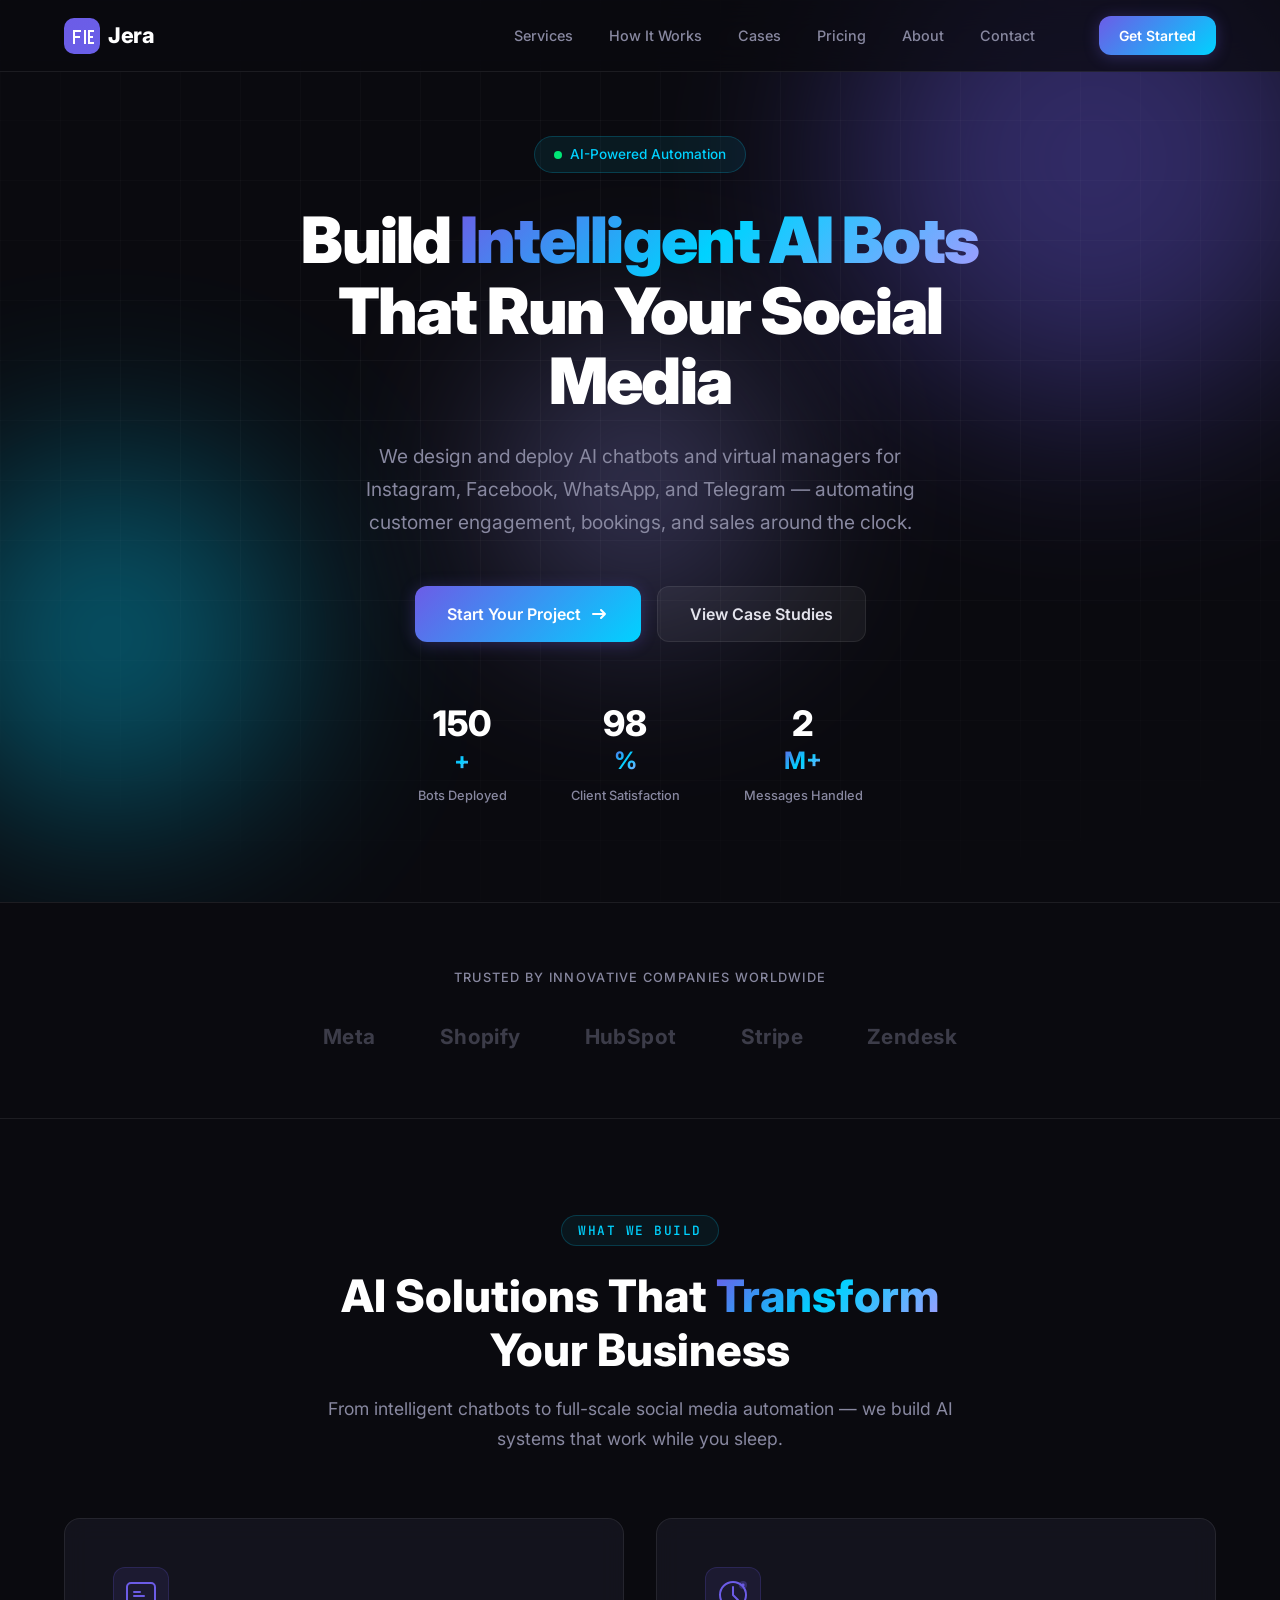
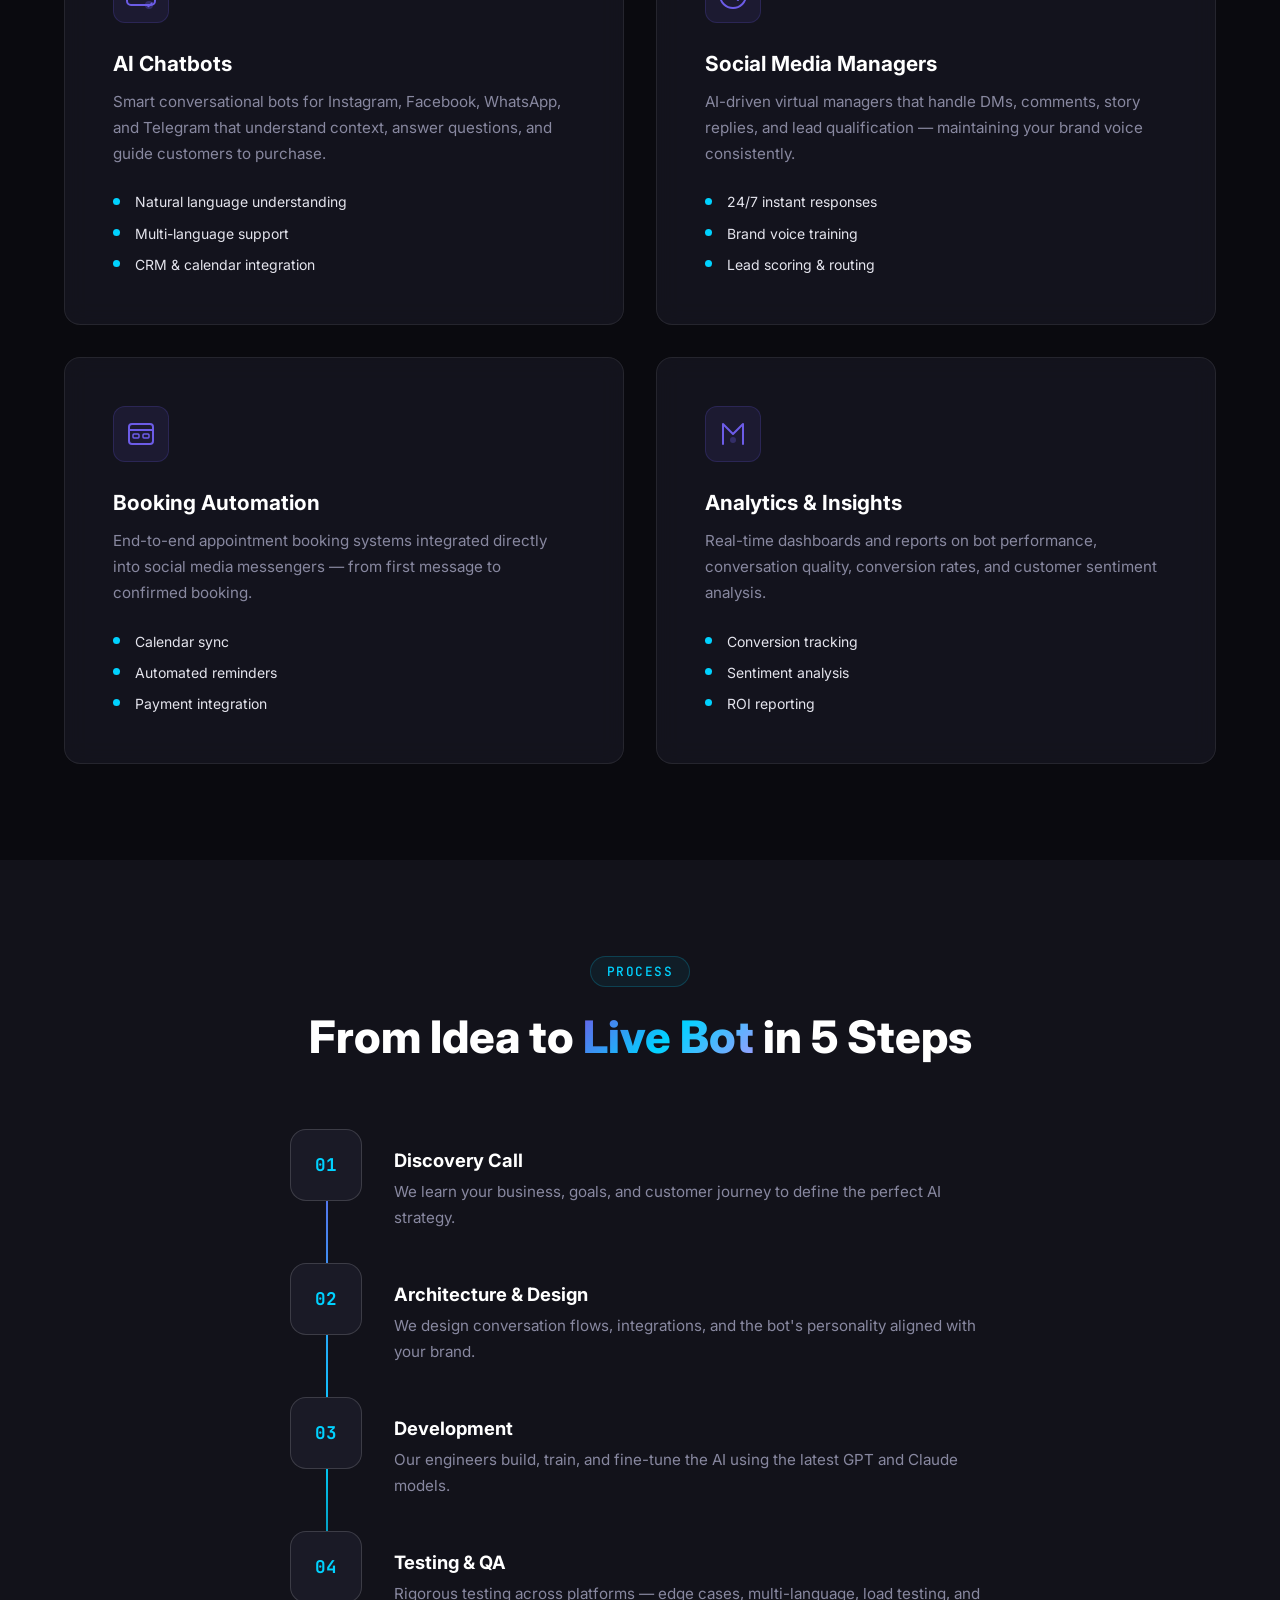
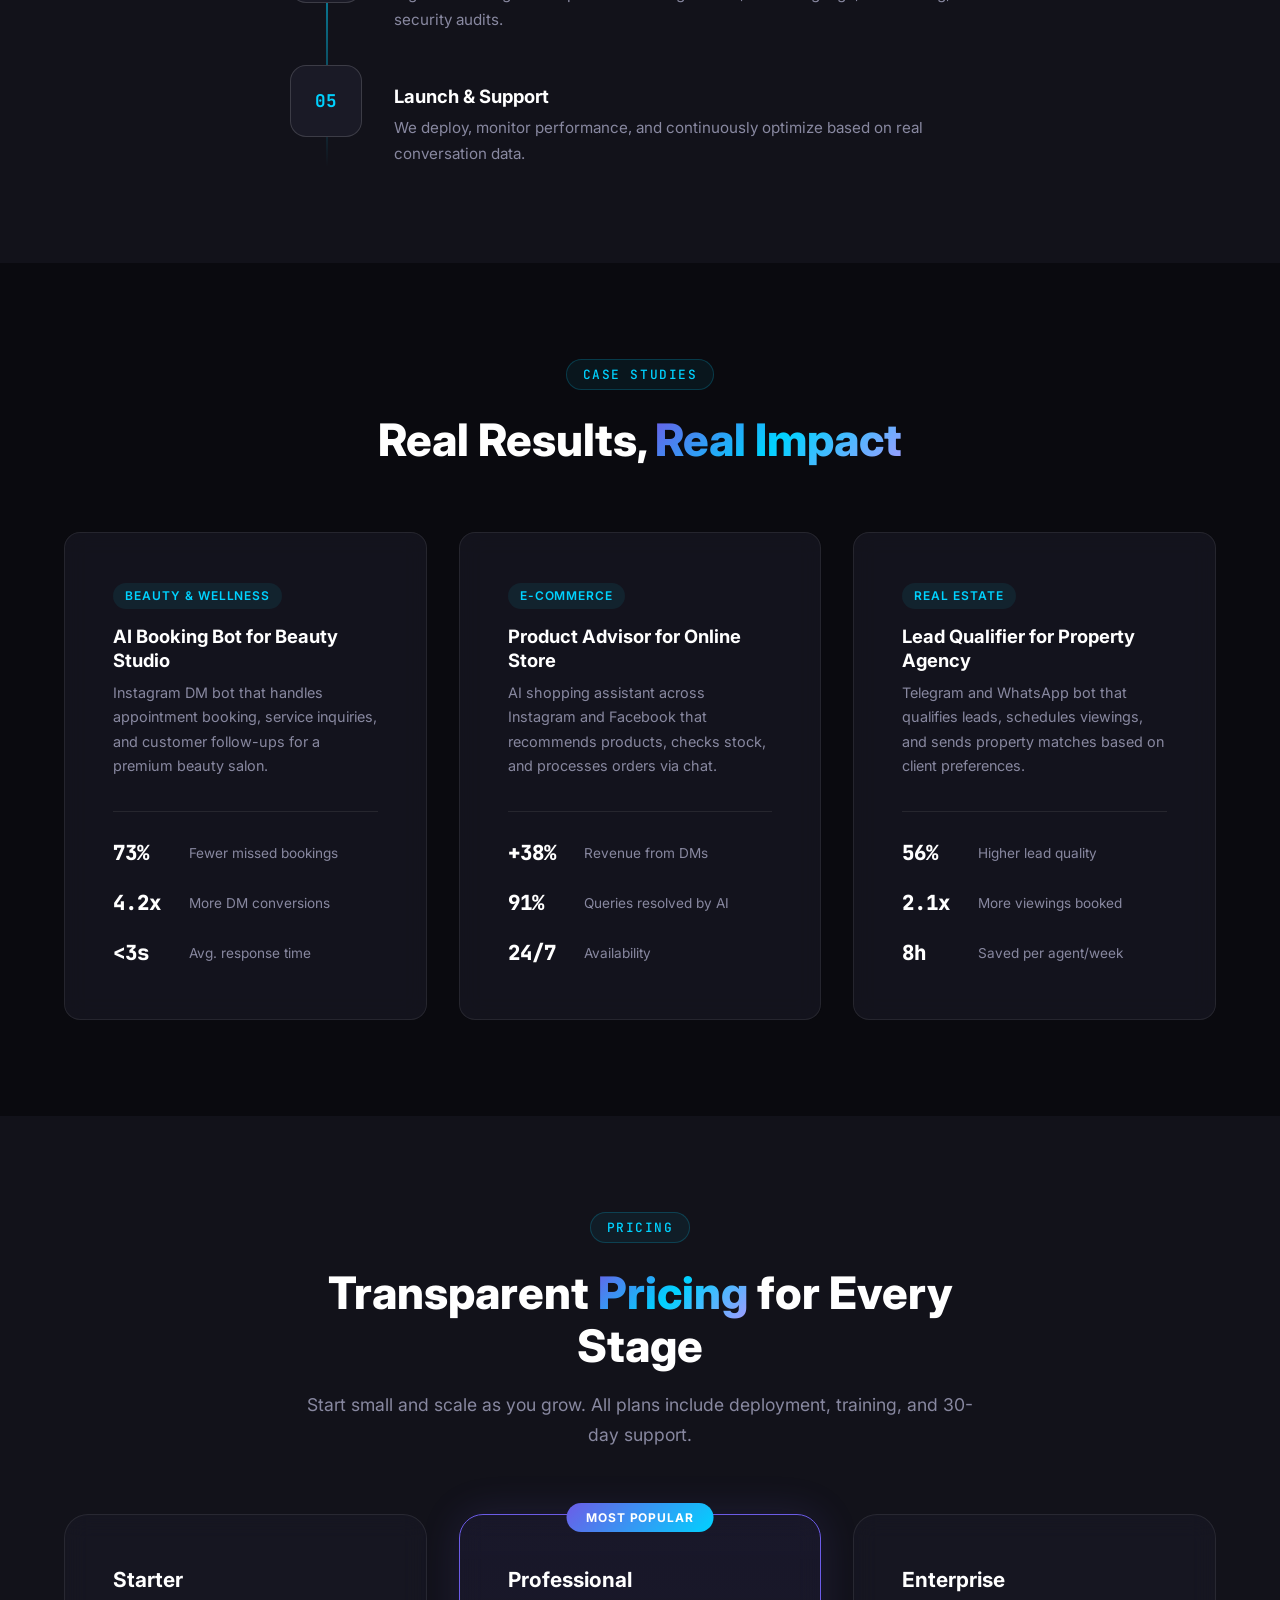
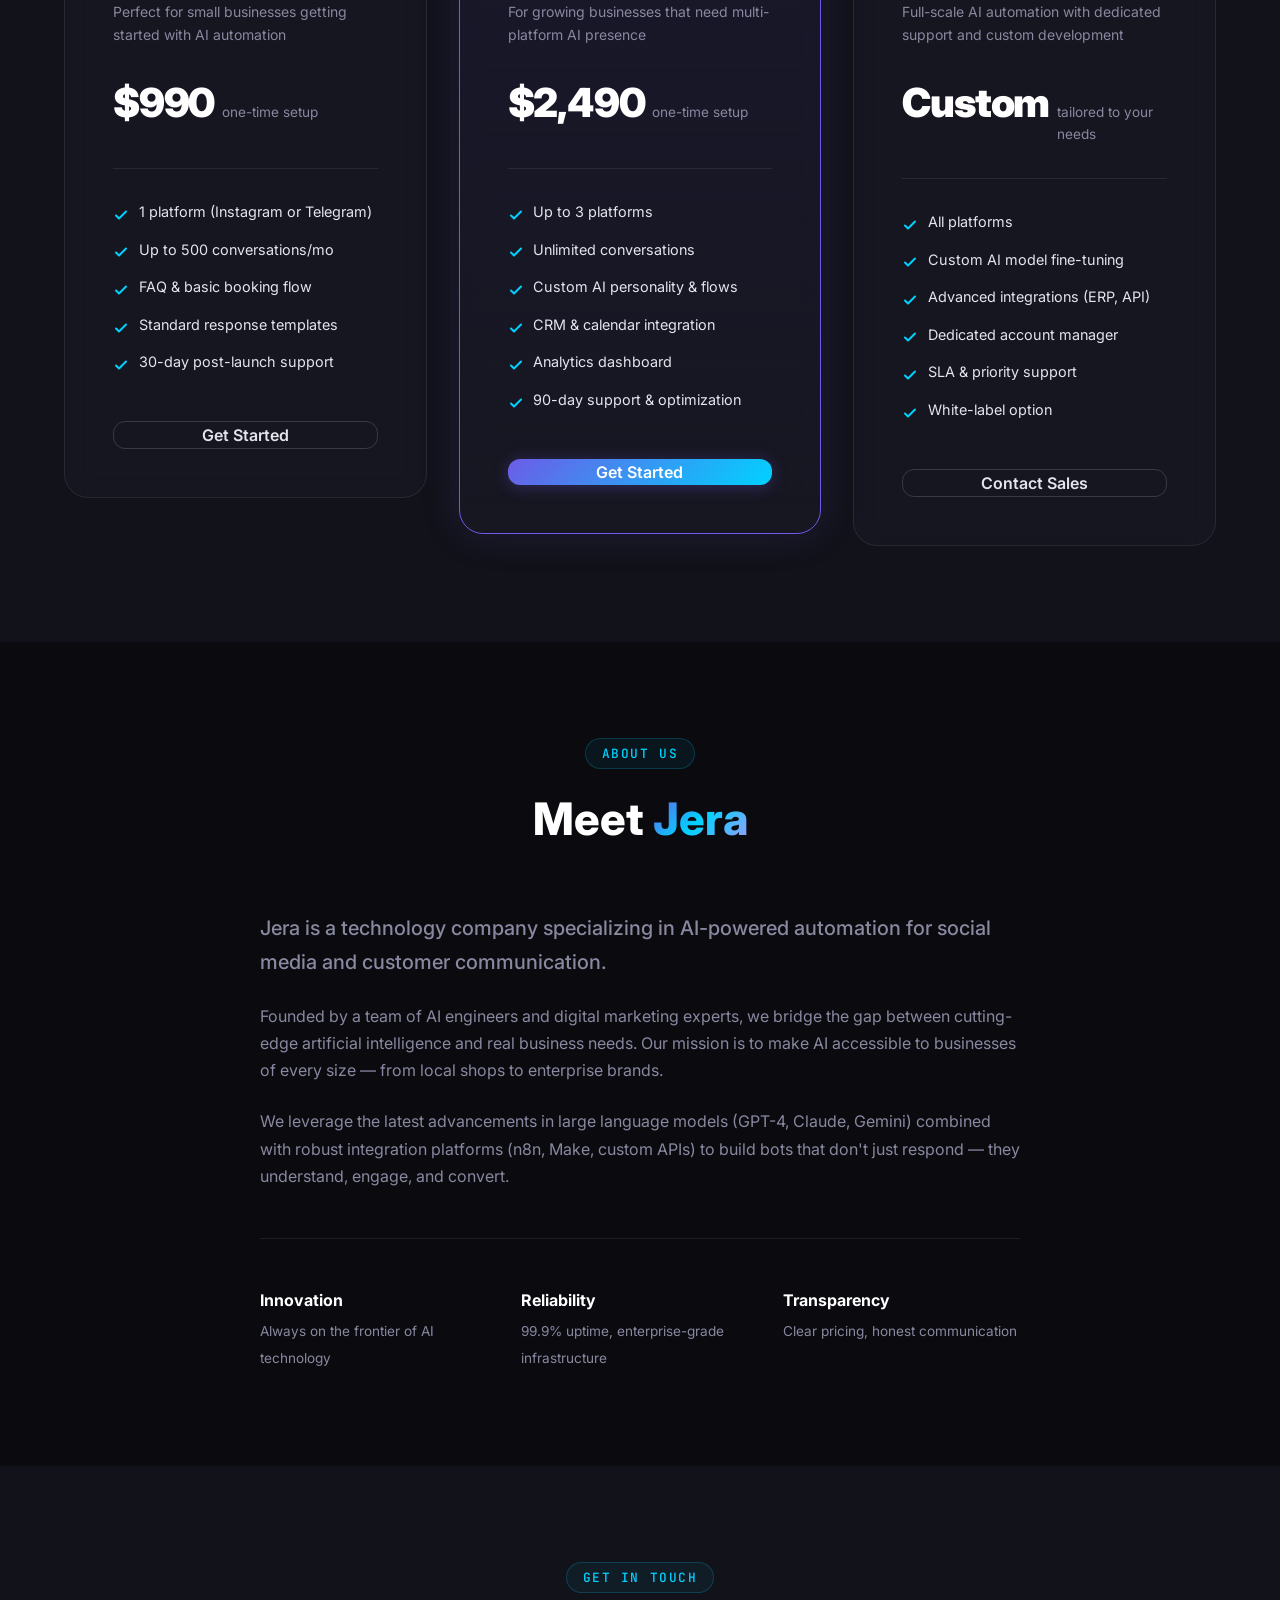
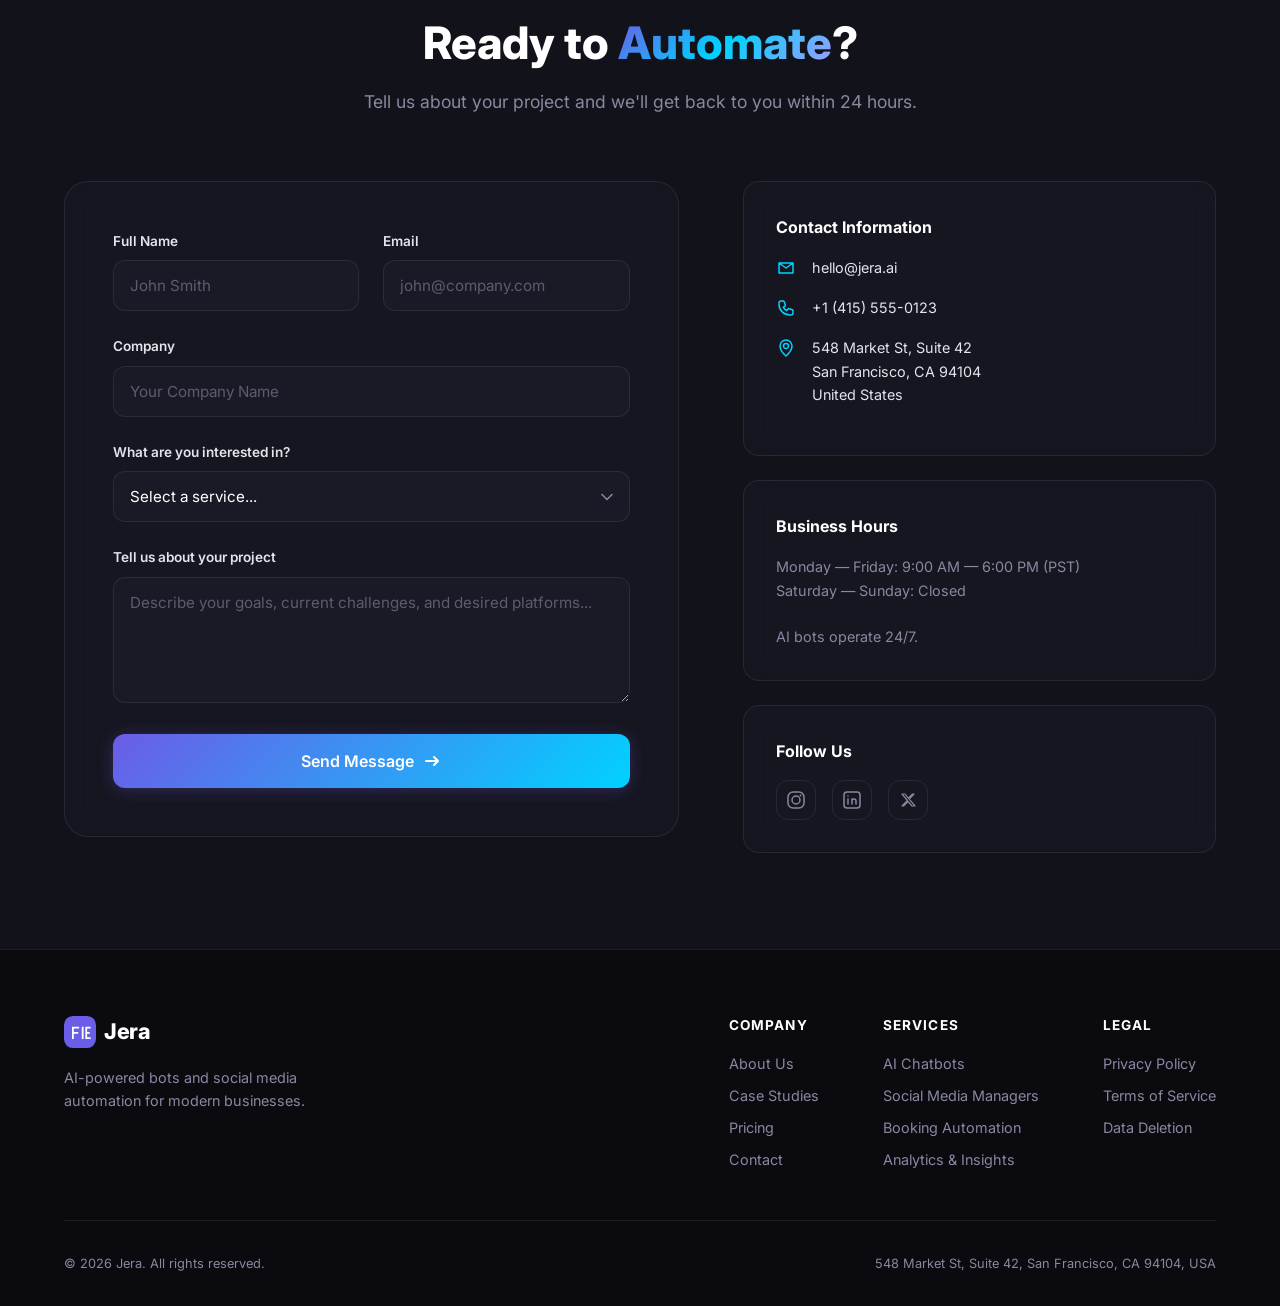
==== index.html @ 31a018f4 "Add Jera landing page — commercial website for Meta business verification - Full responsive landing " ====
<!DOCTYPE html>
<html lang="en">
<head>
    <meta charset="UTF-8">
    <meta name="viewport" content="width=device-width, initial-scale=1.0">
    <title>Jera — AI-Powered Bots & Social Media Automation</title>
    <meta name="description" content="Jera builds intelligent AI chatbots and social media managers that automate customer engagement, boost conversions, and scale your business 24/7.">
    <meta name="keywords" content="AI chatbot, social media automation, Instagram bot, Facebook bot, AI assistant, customer engagement, Jera">
    <meta name="author" content="Jera">
    <meta name="robots" content="index, follow">

    <!-- Open Graph / Facebook -->
    <meta property="og:type" content="website">
    <meta property="og:title" content="Jera — AI-Powered Bots & Social Media Automation">
    <meta property="og:description" content="Intelligent AI chatbots and social media managers that automate customer engagement and scale your business.">
    <meta property="og:image" content="img/og-image.png">
    <meta property="og:url" content="">
    <meta property="og:site_name" content="Jera">

    <!-- Twitter -->
    <meta name="twitter:card" content="summary_large_image">
    <meta name="twitter:title" content="Jera — AI-Powered Bots & Social Media Automation">
    <meta name="twitter:description" content="Intelligent AI chatbots and social media managers that automate customer engagement and scale your business.">

    <!-- Favicon -->
    <link rel="icon" type="image/svg+xml" href="img/favicon.svg">

    <!-- Fonts -->
    <link rel="preconnect" href="https://fonts.googleapis.com">
    <link rel="preconnect" href="https://fonts.gstatic.com" crossorigin>
    <link href="https://fonts.googleapis.com/css2?family=Inter:wght@300;400;500;600;700;800;900&family=JetBrains+Mono:wght@400;500&display=swap" rel="stylesheet">

    <!-- Styles -->
    <link rel="stylesheet" href="css/style.css">
</head>
<body>
    <!-- ===================== HEADER ===================== -->
    <header class="header" id="header">
        <div class="container header__inner">
            <a href="#" class="logo" aria-label="Jera home">
                <svg class="logo__icon" width="36" height="36" viewBox="0 0 36 36" fill="none">
                    <rect width="36" height="36" rx="10" fill="url(#logo-grad)"/>
                    <path d="M11 12h6v2h-6v4h5v2h-5v6h-2V12h2zm9 0h2v14h-2V12zm4 0h6v2h-4v4h3v2h-3v4h4v2h-6V12z" fill="#fff"/>
                    <defs><linearGradient id="logo-grad" x1="0" y1="0" x2="36" y2="36"><stop stop-color="#6C5CE7"/><stop offset="1" stop-color="#00D2FF"/></linearGradient></defs>
                </svg>
                <span class="logo__text">Jera</span>
            </a>
            <nav class="nav" id="nav">
                <a href="#services" class="nav__link">Services</a>
                <a href="#how-it-works" class="nav__link">How It Works</a>
                <a href="#cases" class="nav__link">Cases</a>
                <a href="#pricing" class="nav__link">Pricing</a>
                <a href="#about" class="nav__link">About</a>
                <a href="#contact" class="nav__link">Contact</a>
            </nav>
            <a href="#contact" class="btn btn--primary btn--sm header__cta">Get Started</a>
            <button class="burger" id="burger" aria-label="Toggle menu">
                <span></span><span></span><span></span>
            </button>
        </div>
    </header>

    <!-- ===================== HERO ===================== -->
    <section class="hero" id="hero">
        <div class="hero__bg">
            <div class="hero__orb hero__orb--1"></div>
            <div class="hero__orb hero__orb--2"></div>
            <div class="hero__orb hero__orb--3"></div>
            <div class="hero__grid"></div>
        </div>
        <div class="container hero__inner">
            <div class="hero__badge">
                <span class="hero__badge-dot"></span>
                AI-Powered Automation
            </div>
            <h1 class="hero__title">
                Build <span class="gradient-text">Intelligent AI Bots</span><br>
                That Run Your Social Media
            </h1>
            <p class="hero__subtitle">
                We design and deploy AI chatbots and virtual managers for Instagram, Facebook, WhatsApp, and Telegram — automating customer engagement, bookings, and sales around the clock.
            </p>
            <div class="hero__actions">
                <a href="#contact" class="btn btn--primary btn--lg">
                    <span>Start Your Project</span>
                    <svg width="20" height="20" viewBox="0 0 20 20" fill="none"><path d="M4 10h12m0 0l-4-4m4 4l-4 4" stroke="currentColor" stroke-width="2" stroke-linecap="round" stroke-linejoin="round"/></svg>
                </a>
                <a href="#cases" class="btn btn--ghost btn--lg">View Case Studies</a>
            </div>
            <div class="hero__stats">
                <div class="hero__stat">
                    <span class="hero__stat-value" data-count="150">0</span><span class="hero__stat-suffix">+</span>
                    <span class="hero__stat-label">Bots Deployed</span>
                </div>
                <div class="hero__stat">
                    <span class="hero__stat-value" data-count="98">0</span><span class="hero__stat-suffix">%</span>
                    <span class="hero__stat-label">Client Satisfaction</span>
                </div>
                <div class="hero__stat">
                    <span class="hero__stat-value" data-count="2">0</span><span class="hero__stat-suffix">M+</span>
                    <span class="hero__stat-label">Messages Handled</span>
                </div>
            </div>
        </div>
    </section>

    <!-- ===================== TRUSTED BY ===================== -->
    <section class="trusted">
        <div class="container">
            <p class="trusted__label">Trusted by innovative companies worldwide</p>
            <div class="trusted__logos">
                <div class="trusted__logo">Meta</div>
                <div class="trusted__logo">Shopify</div>
                <div class="trusted__logo">HubSpot</div>
                <div class="trusted__logo">Stripe</div>
                <div class="trusted__logo">Zendesk</div>
            </div>
        </div>
    </section>

    <!-- ===================== SERVICES ===================== -->
    <section class="services" id="services">
        <div class="container">
            <div class="section-header">
                <span class="section-tag">What We Build</span>
                <h2 class="section-title">AI Solutions That <span class="gradient-text">Transform</span> Your Business</h2>
                <p class="section-desc">From intelligent chatbots to full-scale social media automation — we build AI systems that work while you sleep.</p>
            </div>
            <div class="services__grid">
                <!-- Service 1 -->
                <div class="service-card" data-reveal>
                    <div class="service-card__icon">
                        <svg width="32" height="32" viewBox="0 0 32 32" fill="none"><rect x="2" y="4" width="28" height="22" rx="4" stroke="currentColor" stroke-width="2"/><path d="M9 13h6M9 17h10" stroke="currentColor" stroke-width="2" stroke-linecap="round"/><circle cx="24" cy="26" r="4" fill="currentColor" opacity=".3"/><path d="M22 26l1.5 1.5L27 24" stroke="currentColor" stroke-width="1.5" stroke-linecap="round" stroke-linejoin="round"/></svg>
                    </div>
                    <h3 class="service-card__title">AI Chatbots</h3>
                    <p class="service-card__desc">Smart conversational bots for Instagram, Facebook, WhatsApp, and Telegram that understand context, answer questions, and guide customers to purchase.</p>
                    <ul class="service-card__features">
                        <li>Natural language understanding</li>
                        <li>Multi-language support</li>
                        <li>CRM & calendar integration</li>
                    </ul>
                </div>
                <!-- Service 2 -->
                <div class="service-card" data-reveal>
                    <div class="service-card__icon">
                        <svg width="32" height="32" viewBox="0 0 32 32" fill="none"><circle cx="16" cy="16" r="13" stroke="currentColor" stroke-width="2"/><path d="M16 8v8l5 5" stroke="currentColor" stroke-width="2" stroke-linecap="round" stroke-linejoin="round"/><circle cx="26" cy="6" r="4" fill="currentColor" opacity=".3"/><path d="M25 6h2M26 5v2" stroke="currentColor" stroke-width="1.5" stroke-linecap="round"/></svg>
                    </div>
                    <h3 class="service-card__title">Social Media Managers</h3>
                    <p class="service-card__desc">AI-driven virtual managers that handle DMs, comments, story replies, and lead qualification — maintaining your brand voice consistently.</p>
                    <ul class="service-card__features">
                        <li>24/7 instant responses</li>
                        <li>Brand voice training</li>
                        <li>Lead scoring & routing</li>
                    </ul>
                </div>
                <!-- Service 3 -->
                <div class="service-card" data-reveal>
                    <div class="service-card__icon">
                        <svg width="32" height="32" viewBox="0 0 32 32" fill="none"><rect x="4" y="6" width="24" height="20" rx="3" stroke="currentColor" stroke-width="2"/><path d="M4 12h24" stroke="currentColor" stroke-width="2"/><rect x="8" y="16" width="6" height="4" rx="1" stroke="currentColor" stroke-width="1.5"/><rect x="18" y="16" width="6" height="4" rx="1" stroke="currentColor" stroke-width="1.5"/></svg>
                    </div>
                    <h3 class="service-card__title">Booking Automation</h3>
                    <p class="service-card__desc">End-to-end appointment booking systems integrated directly into social media messengers — from first message to confirmed booking.</p>
                    <ul class="service-card__features">
                        <li>Calendar sync</li>
                        <li>Automated reminders</li>
                        <li>Payment integration</li>
                    </ul>
                </div>
                <!-- Service 4 -->
                <div class="service-card" data-reveal>
                    <div class="service-card__icon">
                        <svg width="32" height="32" viewBox="0 0 32 32" fill="none"><path d="M6 26V6l10 10L26 6v20" stroke="currentColor" stroke-width="2" stroke-linecap="round" stroke-linejoin="round"/><circle cx="16" cy="22" r="3" fill="currentColor" opacity=".3"/></svg>
                    </div>
                    <h3 class="service-card__title">Analytics & Insights</h3>
                    <p class="service-card__desc">Real-time dashboards and reports on bot performance, conversation quality, conversion rates, and customer sentiment analysis.</p>
                    <ul class="service-card__features">
                        <li>Conversion tracking</li>
                        <li>Sentiment analysis</li>
                        <li>ROI reporting</li>
                    </ul>
                </div>
            </div>
        </div>
    </section>

    <!-- ===================== HOW IT WORKS ===================== -->
    <section class="how" id="how-it-works">
        <div class="container">
            <div class="section-header">
                <span class="section-tag">Process</span>
                <h2 class="section-title">From Idea to <span class="gradient-text">Live Bot</span> in 5 Steps</h2>
            </div>
            <div class="how__timeline">
                <div class="how__step" data-reveal>
                    <div class="how__step-num">01</div>
                    <div class="how__step-content">
                        <h3>Discovery Call</h3>
                        <p>We learn your business, goals, and customer journey to define the perfect AI strategy.</p>
                    </div>
                </div>
                <div class="how__step" data-reveal>
                    <div class="how__step-num">02</div>
                    <div class="how__step-content">
                        <h3>Architecture & Design</h3>
                        <p>We design conversation flows, integrations, and the bot's personality aligned with your brand.</p>
                    </div>
                </div>
                <div class="how__step" data-reveal>
                    <div class="how__step-num">03</div>
                    <div class="how__step-content">
                        <h3>Development</h3>
                        <p>Our engineers build, train, and fine-tune the AI using the latest GPT and Claude models.</p>
                    </div>
                </div>
                <div class="how__step" data-reveal>
                    <div class="how__step-num">04</div>
                    <div class="how__step-content">
                        <h3>Testing & QA</h3>
                        <p>Rigorous testing across platforms — edge cases, multi-language, load testing, and security audits.</p>
                    </div>
                </div>
                <div class="how__step" data-reveal>
                    <div class="how__step-num">05</div>
                    <div class="how__step-content">
                        <h3>Launch & Support</h3>
                        <p>We deploy, monitor performance, and continuously optimize based on real conversation data.</p>
                    </div>
                </div>
            </div>
        </div>
    </section>

    <!-- ===================== CASES ===================== -->
    <section class="cases" id="cases">
        <div class="container">
            <div class="section-header">
                <span class="section-tag">Case Studies</span>
                <h2 class="section-title">Real Results, <span class="gradient-text">Real Impact</span></h2>
            </div>
            <div class="cases__grid">
                <article class="case-card" data-reveal>
                    <div class="case-card__tag">Beauty & Wellness</div>
                    <h3 class="case-card__title">AI Booking Bot for Beauty Studio</h3>
                    <p class="case-card__desc">Instagram DM bot that handles appointment booking, service inquiries, and customer follow-ups for a premium beauty salon.</p>
                    <div class="case-card__metrics">
                        <div class="case-card__metric">
                            <span class="case-card__metric-value">73%</span>
                            <span class="case-card__metric-label">Fewer missed bookings</span>
                        </div>
                        <div class="case-card__metric">
                            <span class="case-card__metric-value">4.2x</span>
                            <span class="case-card__metric-label">More DM conversions</span>
                        </div>
                        <div class="case-card__metric">
                            <span class="case-card__metric-value">&lt;3s</span>
                            <span class="case-card__metric-label">Avg. response time</span>
                        </div>
                    </div>
                </article>
                <article class="case-card" data-reveal>
                    <div class="case-card__tag">E-Commerce</div>
                    <h3 class="case-card__title">Product Advisor for Online Store</h3>
                    <p class="case-card__desc">AI shopping assistant across Instagram and Facebook that recommends products, checks stock, and processes orders via chat.</p>
                    <div class="case-card__metrics">
                        <div class="case-card__metric">
                            <span class="case-card__metric-value">+38%</span>
                            <span class="case-card__metric-label">Revenue from DMs</span>
                        </div>
                        <div class="case-card__metric">
                            <span class="case-card__metric-value">91%</span>
                            <span class="case-card__metric-label">Queries resolved by AI</span>
                        </div>
                        <div class="case-card__metric">
                            <span class="case-card__metric-value">24/7</span>
                            <span class="case-card__metric-label">Availability</span>
                        </div>
                    </div>
                </article>
                <article class="case-card" data-reveal>
                    <div class="case-card__tag">Real Estate</div>
                    <h3 class="case-card__title">Lead Qualifier for Property Agency</h3>
                    <p class="case-card__desc">Telegram and WhatsApp bot that qualifies leads, schedules viewings, and sends property matches based on client preferences.</p>
                    <div class="case-card__metrics">
                        <div class="case-card__metric">
                            <span class="case-card__metric-value">56%</span>
                            <span class="case-card__metric-label">Higher lead quality</span>
                        </div>
                        <div class="case-card__metric">
                            <span class="case-card__metric-value">2.1x</span>
                            <span class="case-card__metric-label">More viewings booked</span>
                        </div>
                        <div class="case-card__metric">
                            <span class="case-card__metric-value">8h</span>
                            <span class="case-card__metric-label">Saved per agent/week</span>
                        </div>
                    </div>
                </article>
            </div>
        </div>
    </section>

    <!-- ===================== PRICING ===================== -->
    <section class="pricing" id="pricing">
        <div class="container">
            <div class="section-header">
                <span class="section-tag">Pricing</span>
                <h2 class="section-title">Transparent <span class="gradient-text">Pricing</span> for Every Stage</h2>
                <p class="section-desc">Start small and scale as you grow. All plans include deployment, training, and 30-day support.</p>
            </div>
            <div class="pricing__grid">
                <div class="pricing-card" data-reveal>
                    <div class="pricing-card__header">
                        <h3 class="pricing-card__name">Starter</h3>
                        <p class="pricing-card__desc">Perfect for small businesses getting started with AI automation</p>
                    </div>
                    <div class="pricing-card__price">
                        <span class="pricing-card__amount">$990</span>
                        <span class="pricing-card__period">one-time setup</span>
                    </div>
                    <ul class="pricing-card__features">
                        <li>1 platform (Instagram or Telegram)</li>
                        <li>Up to 500 conversations/mo</li>
                        <li>FAQ & basic booking flow</li>
                        <li>Standard response templates</li>
                        <li>30-day post-launch support</li>
                    </ul>
                    <a href="#contact" class="btn btn--outline btn--full">Get Started</a>
                </div>
                <div class="pricing-card pricing-card--featured" data-reveal>
                    <div class="pricing-card__badge">Most Popular</div>
                    <div class="pricing-card__header">
                        <h3 class="pricing-card__name">Professional</h3>
                        <p class="pricing-card__desc">For growing businesses that need multi-platform AI presence</p>
                    </div>
                    <div class="pricing-card__price">
                        <span class="pricing-card__amount">$2,490</span>
                        <span class="pricing-card__period">one-time setup</span>
                    </div>
                    <ul class="pricing-card__features">
                        <li>Up to 3 platforms</li>
                        <li>Unlimited conversations</li>
                        <li>Custom AI personality & flows</li>
                        <li>CRM & calendar integration</li>
                        <li>Analytics dashboard</li>
                        <li>90-day support & optimization</li>
                    </ul>
                    <a href="#contact" class="btn btn--primary btn--full">Get Started</a>
                </div>
                <div class="pricing-card" data-reveal>
                    <div class="pricing-card__header">
                        <h3 class="pricing-card__name">Enterprise</h3>
                        <p class="pricing-card__desc">Full-scale AI automation with dedicated support and custom development</p>
                    </div>
                    <div class="pricing-card__price">
                        <span class="pricing-card__amount">Custom</span>
                        <span class="pricing-card__period">tailored to your needs</span>
                    </div>
                    <ul class="pricing-card__features">
                        <li>All platforms</li>
                        <li>Custom AI model fine-tuning</li>
                        <li>Advanced integrations (ERP, API)</li>
                        <li>Dedicated account manager</li>
                        <li>SLA & priority support</li>
                        <li>White-label option</li>
                    </ul>
                    <a href="#contact" class="btn btn--outline btn--full">Contact Sales</a>
                </div>
            </div>
        </div>
    </section>

    <!-- ===================== ABOUT ===================== -->
    <section class="about" id="about">
        <div class="container">
            <div class="section-header">
                <span class="section-tag">About Us</span>
                <h2 class="section-title">Meet <span class="gradient-text">Jera</span></h2>
            </div>
            <div class="about__content">
                <div class="about__text" data-reveal>
                    <p class="about__lead">Jera is a technology company specializing in AI-powered automation for social media and customer communication.</p>
                    <p>Founded by a team of AI engineers and digital marketing experts, we bridge the gap between cutting-edge artificial intelligence and real business needs. Our mission is to make AI accessible to businesses of every size — from local shops to enterprise brands.</p>
                    <p>We leverage the latest advancements in large language models (GPT-4, Claude, Gemini) combined with robust integration platforms (n8n, Make, custom APIs) to build bots that don't just respond — they understand, engage, and convert.</p>
                    <div class="about__values">
                        <div class="about__value">
                            <strong>Innovation</strong>
                            <span>Always on the frontier of AI technology</span>
                        </div>
                        <div class="about__value">
                            <strong>Reliability</strong>
                            <span>99.9% uptime, enterprise-grade infrastructure</span>
                        </div>
                        <div class="about__value">
                            <strong>Transparency</strong>
                            <span>Clear pricing, honest communication</span>
                        </div>
                    </div>
                </div>
            </div>
        </div>
    </section>

    <!-- ===================== CONTACT ===================== -->
    <section class="contact" id="contact">
        <div class="container">
            <div class="section-header">
                <span class="section-tag">Get In Touch</span>
                <h2 class="section-title">Ready to <span class="gradient-text">Automate</span>?</h2>
                <p class="section-desc">Tell us about your project and we'll get back to you within 24 hours.</p>
            </div>
            <div class="contact__grid">
                <form class="contact-form" id="contactForm" data-reveal>
                    <div class="contact-form__row">
                        <div class="contact-form__field">
                            <label for="name">Full Name</label>
                            <input type="text" id="name" name="name" required placeholder="John Smith">
                        </div>
                        <div class="contact-form__field">
                            <label for="email">Email</label>
                            <input type="email" id="email" name="email" required placeholder="john@company.com">
                        </div>
                    </div>
                    <div class="contact-form__field">
                        <label for="company">Company</label>
                        <input type="text" id="company" name="company" placeholder="Your Company Name">
                    </div>
                    <div class="contact-form__field">
                        <label for="service">What are you interested in?</label>
                        <select id="service" name="service">
                            <option value="">Select a service...</option>
                            <option value="chatbot">AI Chatbot</option>
                            <option value="social-manager">Social Media Manager</option>
                            <option value="booking">Booking Automation</option>
                            <option value="custom">Custom Solution</option>
                        </select>
                    </div>
                    <div class="contact-form__field">
                        <label for="message">Tell us about your project</label>
                        <textarea id="message" name="message" rows="4" placeholder="Describe your goals, current challenges, and desired platforms..."></textarea>
                    </div>
                    <button type="submit" class="btn btn--primary btn--lg btn--full">
                        Send Message
                        <svg width="20" height="20" viewBox="0 0 20 20" fill="none"><path d="M4 10h12m0 0l-4-4m4 4l-4 4" stroke="currentColor" stroke-width="2" stroke-linecap="round" stroke-linejoin="round"/></svg>
                    </button>
                </form>
                <div class="contact__info" data-reveal>
                    <div class="contact__info-card">
                        <h4>Contact Information</h4>
                        <div class="contact__info-item">
                            <svg width="20" height="20" viewBox="0 0 20 20" fill="none"><path d="M3 5h14l-7 5-7-5zm0 0v10h14V5" stroke="currentColor" stroke-width="1.5" stroke-linecap="round" stroke-linejoin="round"/></svg>
                            <a href="mailto:hello@jera.ai">hello@jera.ai</a>
                        </div>
                        <div class="contact__info-item">
                            <svg width="20" height="20" viewBox="0 0 20 20" fill="none"><path d="M3 5a2 2 0 012-2h2.28a1 1 0 01.95.68l1.1 3.28a1 1 0 01-.45 1.12L7.4 9.3a8 8 0 003.3 3.3l1.22-1.48a1 1 0 011.12-.45l3.28 1.1a1 1 0 01.68.95V15a2 2 0 01-2 2h-1C7.82 17 3 12.18 3 6.5V5z" stroke="currentColor" stroke-width="1.5"/></svg>
                            <a href="tel:+14155550123">+1 (415) 555-0123</a>
                        </div>
                        <div class="contact__info-item">
                            <svg width="20" height="20" viewBox="0 0 20 20" fill="none"><path d="M10 10.5a2.5 2.5 0 100-5 2.5 2.5 0 000 5z" stroke="currentColor" stroke-width="1.5"/><path d="M10 18s-6-5.34-6-10a6 6 0 0112 0c0 4.66-6 10-6 10z" stroke="currentColor" stroke-width="1.5"/></svg>
                            <span>548 Market St, Suite 42<br>San Francisco, CA 94104<br>United States</span>
                        </div>
                    </div>
                    <div class="contact__info-card">
                        <h4>Business Hours</h4>
                        <p>Monday — Friday: 9:00 AM — 6:00 PM (PST)<br>
                        Saturday — Sunday: Closed<br><br>
                        AI bots operate 24/7.</p>
                    </div>
                    <div class="contact__info-card">
                        <h4>Follow Us</h4>
                        <div class="contact__socials">
                            <a href="#" aria-label="Instagram" class="contact__social">
                                <svg width="20" height="20" viewBox="0 0 20 20" fill="none"><rect x="2" y="2" width="16" height="16" rx="5" stroke="currentColor" stroke-width="1.5"/><circle cx="10" cy="10" r="4" stroke="currentColor" stroke-width="1.5"/><circle cx="14.5" cy="5.5" r="1" fill="currentColor"/></svg>
                            </a>
                            <a href="#" aria-label="LinkedIn" class="contact__social">
                                <svg width="20" height="20" viewBox="0 0 20 20" fill="none"><rect x="2" y="2" width="16" height="16" rx="3" stroke="currentColor" stroke-width="1.5"/><path d="M6 9v5M6 6v.01M10 14v-3a2 2 0 014 0v3M10 9v5" stroke="currentColor" stroke-width="1.5" stroke-linecap="round"/></svg>
                            </a>
                            <a href="#" aria-label="X / Twitter" class="contact__social">
                                <svg width="20" height="20" viewBox="0 0 20 20" fill="none"><path d="M4 4l5.5 6.5L4 16h1.5l4.5-4.5L14 16h3l-5.8-6.8L16 4h-1.5L10.3 8.2 7 4H4z" stroke="currentColor" stroke-width="1.2" stroke-linecap="round" stroke-linejoin="round"/></svg>
                            </a>
                        </div>
                    </div>
                </div>
            </div>
        </div>
    </section>

    <!-- ===================== FOOTER ===================== -->
    <footer class="footer">
        <div class="container">
            <div class="footer__top">
                <div class="footer__brand">
                    <a href="#" class="logo">
                        <svg class="logo__icon" width="32" height="32" viewBox="0 0 36 36" fill="none">
                            <rect width="36" height="36" rx="10" fill="url(#logo-grad2)"/>
                            <path d="M11 12h6v2h-6v4h5v2h-5v6h-2V12h2zm9 0h2v14h-2V12zm4 0h6v2h-4v4h3v2h-3v4h4v2h-6V12z" fill="#fff"/>
                            <defs><linearGradient id="logo-grad2" x1="0" y1="0" x2="36" y2="36"><stop stop-color="#6C5CE7"/><stop offset="1" stop-color="#00D2FF"/></linearGradient></defs>
                        </svg>
                        <span class="logo__text">Jera</span>
                    </a>
                    <p class="footer__tagline">AI-powered bots and social media automation for modern businesses.</p>
                </div>
                <div class="footer__links">
                    <div class="footer__col">
                        <h4>Company</h4>
                        <a href="#about">About Us</a>
                        <a href="#cases">Case Studies</a>
                        <a href="#pricing">Pricing</a>
                        <a href="#contact">Contact</a>
                    </div>
                    <div class="footer__col">
                        <h4>Services</h4>
                        <a href="#services">AI Chatbots</a>
                        <a href="#services">Social Media Managers</a>
                        <a href="#services">Booking Automation</a>
                        <a href="#services">Analytics & Insights</a>
                    </div>
                    <div class="footer__col">
                        <h4>Legal</h4>
                        <a href="docs/privacy-policy.html">Privacy Policy</a>
                        <a href="docs/terms-of-service.html">Terms of Service</a>
                        <a href="docs/data-deletion.html">Data Deletion</a>
                    </div>
                </div>
            </div>
            <div class="footer__bottom">
                <p>&copy; 2026 Jera. All rights reserved.</p>
                <p>548 Market St, Suite 42, San Francisco, CA 94104, USA</p>
            </div>
        </div>
    </footer>

    <script src="js/main.js"></script>
</body>
</html>
---- css/style.css ----
/* ============================================
   Jera — Design System & Styles
   Modern 2026 aesthetic: dark glass, gradients,
   smooth animations, fluid typography
   ============================================ */

/* ---------- CSS Custom Properties ---------- */
:root {
    /* Colors */
    --c-bg:        #0a0a0f;
    --c-bg-alt:    #12121a;
    --c-surface:   #1a1a26;
    --c-surface-2: #22223a;
    --c-border:    rgba(255,255,255,.08);
    --c-border-h:  rgba(255,255,255,.15);
    --c-text:      #e4e4ed;
    --c-text-dim:  #8888a0;
    --c-text-bright:#ffffff;
    --c-primary:   #6C5CE7;
    --c-primary-h: #7d6ff0;
    --c-accent:    #00D2FF;
    --c-accent-2:  #0ABDE3;
    --c-gradient:  linear-gradient(135deg, var(--c-primary) 0%, var(--c-accent) 100%);
    --c-gradient-t:linear-gradient(135deg, var(--c-primary) 0%, var(--c-accent) 50%, #A29BFE 100%);
    --c-success:   #00E676;
    --c-glass:     rgba(26,26,38,.65);
    --c-glass-b:   12px;

    /* Typography */
    --f-body:  'Inter', -apple-system, BlinkMacSystemFont, 'Segoe UI', sans-serif;
    --f-mono:  'JetBrains Mono', 'Fira Code', monospace;

    /* Spacing */
    --sp-xs:  .25rem;
    --sp-sm:  .5rem;
    --sp-md:  1rem;
    --sp-lg:  1.5rem;
    --sp-xl:  2rem;
    --sp-2xl: 3rem;
    --sp-3xl: 4rem;
    --sp-4xl: 6rem;

    /* Radius */
    --r-sm:  8px;
    --r-md:  12px;
    --r-lg:  16px;
    --r-xl:  24px;
    --r-full:9999px;

    /* Shadows */
    --shadow-card: 0 4px 24px rgba(0,0,0,.25), 0 1px 2px rgba(0,0,0,.15);
    --shadow-glow: 0 0 40px rgba(108,92,231,.15);

    /* Transitions */
    --ease-out: cubic-bezier(.16,1,.3,1);
    --ease-spring: cubic-bezier(.34,1.56,.64,1);
    --t-fast:  .15s;
    --t-base:  .25s;
    --t-slow:  .5s;
    --t-reveal:.7s;

    /* Layout */
    --max-w: 1200px;
    --header-h: 72px;
}

/* ---------- Reset & Base ---------- */
*,*::before,*::after { box-sizing: border-box; margin: 0; padding: 0; }
html { scroll-behavior: smooth; -webkit-text-size-adjust: 100%; scroll-padding-top: var(--header-h); }
body {
    font-family: var(--f-body);
    font-size: 16px;
    line-height: 1.65;
    color: var(--c-text);
    background: var(--c-bg);
    -webkit-font-smoothing: antialiased;
    -moz-osx-font-smoothing: grayscale;
    overflow-x: hidden;
}
a { color: inherit; text-decoration: none; }
img, svg { display: block; max-width: 100%; }
ul, ol { list-style: none; }
button, input, select, textarea {
    font: inherit;
    color: inherit;
    border: none;
    background: none;
    outline: none;
}
button { cursor: pointer; }
::selection { background: var(--c-primary); color: #fff; }

/* ---------- Utilities ---------- */
.container { width: 100%; max-width: var(--max-w); margin: 0 auto; padding: 0 var(--sp-lg); }
.gradient-text {
    background: var(--c-gradient-t);
    -webkit-background-clip: text;
    -webkit-text-fill-color: transparent;
    background-clip: text;
}

/* ---------- Section Header ---------- */
.section-header { text-align: center; max-width: 680px; margin: 0 auto var(--sp-3xl); }
.section-tag {
    display: inline-block;
    font-family: var(--f-mono);
    font-size: .8rem;
    font-weight: 500;
    letter-spacing: .12em;
    text-transform: uppercase;
    color: var(--c-accent);
    padding: var(--sp-xs) var(--sp-md);
    border: 1px solid rgba(0,210,255,.2);
    border-radius: var(--r-full);
    margin-bottom: var(--sp-lg);
    background: rgba(0,210,255,.06);
}
.section-title {
    font-size: clamp(1.8rem, 4vw, 2.8rem);
    font-weight: 800;
    line-height: 1.2;
    color: var(--c-text-bright);
    margin-bottom: var(--sp-md);
}
.section-desc {
    font-size: 1.1rem;
    color: var(--c-text-dim);
    line-height: 1.7;
}

/* ---------- Buttons ---------- */
.btn {
    display: inline-flex;
    align-items: center;
    justify-content: center;
    gap: var(--sp-sm);
    font-weight: 600;
    border-radius: var(--r-md);
    transition: all var(--t-base) var(--ease-out);
    white-space: nowrap;
    position: relative;
    overflow: hidden;
}
.btn--sm  { font-size: .875rem; padding: .5rem 1.25rem; }
.btn--lg  { font-size: 1rem; padding: .85rem 2rem; }
.btn--full { width: 100%; }

.btn--primary {
    background: var(--c-gradient);
    color: #fff;
    box-shadow: 0 2px 16px rgba(108,92,231,.3);
}
.btn--primary:hover {
    transform: translateY(-2px);
    box-shadow: 0 6px 28px rgba(108,92,231,.45);
}
.btn--primary:active { transform: translateY(0); }

.btn--outline {
    border: 1.5px solid var(--c-border-h);
    color: var(--c-text);
    background: transparent;
}
.btn--outline:hover {
    border-color: var(--c-primary);
    color: var(--c-text-bright);
    background: rgba(108,92,231,.08);
}

.btn--ghost {
    color: var(--c-text);
    background: rgba(255,255,255,.05);
    border: 1px solid var(--c-border);
}
.btn--ghost:hover {
    background: rgba(255,255,255,.1);
    color: var(--c-text-bright);
}

/* ============================================
   HEADER
   ============================================ */
.header {
    position: fixed;
    top: 0; left: 0; right: 0;
    height: var(--header-h);
    z-index: 1000;
    backdrop-filter: blur(16px);
    -webkit-backdrop-filter: blur(16px);
    background: rgba(10,10,15,.75);
    border-bottom: 1px solid var(--c-border);
    transition: background var(--t-base);
}
.header.scrolled { background: rgba(10,10,15,.92); }
.header__inner {
    display: flex;
    align-items: center;
    height: 100%;
    gap: var(--sp-xl);
}

/* Logo */
.logo {
    display: flex;
    align-items: center;
    gap: var(--sp-sm);
    flex-shrink: 0;
}
.logo__text {
    font-size: 1.35rem;
    font-weight: 800;
    letter-spacing: -.02em;
    color: var(--c-text-bright);
}

/* Nav */
.nav {
    display: flex;
    align-items: center;
    gap: var(--sp-xs);
    margin-left: auto;
}
.nav__link {
    font-size: .9rem;
    font-weight: 500;
    color: var(--c-text-dim);
    padding: var(--sp-sm) var(--sp-md);
    border-radius: var(--r-sm);
    transition: color var(--t-fast), background var(--t-fast);
}
.nav__link:hover, .nav__link.active {
    color: var(--c-text-bright);
    background: rgba(255,255,255,.06);
}
.header__cta { margin-left: var(--sp-md); flex-shrink: 0; }

/* Burger */
.burger { display: none; width: 32px; height: 32px; flex-direction: column; justify-content: center; gap: 5px; }
.burger span { display: block; width: 100%; height: 2px; background: var(--c-text-bright); border-radius: 2px; transition: all var(--t-base); }
.burger.open span:nth-child(1) { transform: translateY(7px) rotate(45deg); }
.burger.open span:nth-child(2) { opacity: 0; }
.burger.open span:nth-child(3) { transform: translateY(-7px) rotate(-45deg); }

/* ============================================
   HERO
   ============================================ */
.hero {
    position: relative;
    min-height: 100vh;
    display: flex;
    align-items: center;
    padding-top: calc(var(--header-h) + var(--sp-3xl));
    padding-bottom: var(--sp-4xl);
    overflow: hidden;
}
.hero__bg {
    position: absolute;
    inset: 0;
    z-index: 0;
    overflow: hidden;
}
.hero__orb {
    position: absolute;
    border-radius: 50%;
    filter: blur(100px);
    opacity: .4;
    animation: orbFloat 12s ease-in-out infinite;
}
.hero__orb--1 { width: 500px; height: 500px; background: var(--c-primary); top: -10%; right: -5%; animation-delay: 0s; }
.hero__orb--2 { width: 350px; height: 350px; background: var(--c-accent); bottom: 10%; left: -5%; animation-delay: -4s; }
.hero__orb--3 { width: 250px; height: 250px; background: #A29BFE; top: 40%; left: 40%; animation-delay: -8s; }
@keyframes orbFloat {
    0%,100% { transform: translate(0,0) scale(1); }
    33%     { transform: translate(30px,-20px) scale(1.05); }
    66%     { transform: translate(-20px,20px) scale(.95); }
}
.hero__grid {
    position: absolute;
    inset: 0;
    background-image:
        linear-gradient(rgba(255,255,255,.03) 1px, transparent 1px),
        linear-gradient(90deg, rgba(255,255,255,.03) 1px, transparent 1px);
    background-size: 60px 60px;
    mask-image: radial-gradient(ellipse 80% 70% at 50% 40%, black 30%, transparent 100%);
    -webkit-mask-image: radial-gradient(ellipse 80% 70% at 50% 40%, black 30%, transparent 100%);
}
.hero__inner { position: relative; z-index: 1; text-align: center; max-width: 820px; margin: 0 auto; }

.hero__badge {
    display: inline-flex;
    align-items: center;
    gap: var(--sp-sm);
    font-size: .85rem;
    font-weight: 500;
    color: var(--c-accent);
    background: rgba(0,210,255,.08);
    border: 1px solid rgba(0,210,255,.2);
    border-radius: var(--r-full);
    padding: .4rem 1.2rem;
    margin-bottom: var(--sp-xl);
    animation: fadeInUp .6s var(--ease-out) both;
}
.hero__badge-dot {
    width: 8px; height: 8px;
    background: var(--c-success);
    border-radius: 50%;
    animation: pulse 2s ease infinite;
}
@keyframes pulse {
    0%,100% { opacity: 1; box-shadow: 0 0 0 0 rgba(0,230,118,.5); }
    50%     { opacity: .7; box-shadow: 0 0 0 6px rgba(0,230,118,0); }
}

.hero__title {
    font-size: clamp(2.2rem, 6vw, 4rem);
    font-weight: 900;
    line-height: 1.1;
    color: var(--c-text-bright);
    letter-spacing: -.03em;
    margin-bottom: var(--sp-lg);
    animation: fadeInUp .6s .1s var(--ease-out) both;
}

.hero__subtitle {
    font-size: clamp(1rem, 2vw, 1.2rem);
    color: var(--c-text-dim);
    max-width: 620px;
    margin: 0 auto var(--sp-2xl);
    line-height: 1.7;
    animation: fadeInUp .6s .2s var(--ease-out) both;
}

.hero__actions {
    display: flex;
    gap: var(--sp-md);
    justify-content: center;
    flex-wrap: wrap;
    margin-bottom: var(--sp-3xl);
    animation: fadeInUp .6s .3s var(--ease-out) both;
}

.hero__stats {
    display: flex;
    justify-content: center;
    gap: var(--sp-3xl);
    animation: fadeInUp .6s .4s var(--ease-out) both;
}
.hero__stat { text-align: center; }
.hero__stat-value {
    display: block;
    font-size: 2.2rem;
    font-weight: 800;
    color: var(--c-text-bright);
    line-height: 1;
}
.hero__stat-suffix {
    font-size: 1.5rem;
    font-weight: 700;
    background: var(--c-gradient-t);
    -webkit-background-clip: text;
    -webkit-text-fill-color: transparent;
    background-clip: text;
}
.hero__stat-label {
    display: block;
    font-size: .8rem;
    color: var(--c-text-dim);
    margin-top: var(--sp-xs);
    font-weight: 500;
}

@keyframes fadeInUp {
    from { opacity: 0; transform: translateY(24px); }
    to   { opacity: 1; transform: translateY(0); }
}

/* ============================================
   TRUSTED
   ============================================ */
.trusted {
    padding: var(--sp-3xl) 0;
    border-top: 1px solid var(--c-border);
    border-bottom: 1px solid var(--c-border);
}
.trusted__label {
    text-align: center;
    font-size: .8rem;
    font-weight: 500;
    text-transform: uppercase;
    letter-spacing: .1em;
    color: var(--c-text-dim);
    margin-bottom: var(--sp-xl);
}
.trusted__logos {
    display: flex;
    justify-content: center;
    align-items: center;
    gap: var(--sp-3xl);
    flex-wrap: wrap;
}
.trusted__logo {
    font-size: 1.3rem;
    font-weight: 700;
    color: var(--c-text-dim);
    opacity: .4;
    transition: opacity var(--t-base);
    letter-spacing: .02em;
}
.trusted__logo:hover { opacity: .7; }

/* ============================================
   SERVICES
   ============================================ */
.services {
    padding: var(--sp-4xl) 0;
}
.services__grid {
    display: grid;
    grid-template-columns: repeat(2, 1fr);
    gap: var(--sp-xl);
}
.service-card {
    background: var(--c-glass);
    backdrop-filter: blur(var(--c-glass-b));
    -webkit-backdrop-filter: blur(var(--c-glass-b));
    border: 1px solid var(--c-border);
    border-radius: var(--r-lg);
    padding: var(--sp-2xl);
    transition: all var(--t-base) var(--ease-out);
    position: relative;
    overflow: hidden;
}
.service-card::before {
    content: '';
    position: absolute;
    top: 0; left: 0; right: 0;
    height: 2px;
    background: var(--c-gradient);
    transform: scaleX(0);
    transform-origin: left;
    transition: transform var(--t-slow) var(--ease-out);
}
.service-card:hover {
    border-color: var(--c-border-h);
    transform: translateY(-4px);
    box-shadow: var(--shadow-glow);
}
.service-card:hover::before { transform: scaleX(1); }

.service-card__icon {
    width: 56px;
    height: 56px;
    display: flex;
    align-items: center;
    justify-content: center;
    background: rgba(108,92,231,.1);
    border: 1px solid rgba(108,92,231,.2);
    border-radius: var(--r-md);
    color: var(--c-primary);
    margin-bottom: var(--sp-lg);
}
.service-card__title {
    font-size: 1.3rem;
    font-weight: 700;
    color: var(--c-text-bright);
    margin-bottom: var(--sp-sm);
}
.service-card__desc {
    font-size: .95rem;
    color: var(--c-text-dim);
    margin-bottom: var(--sp-lg);
    line-height: 1.7;
}
.service-card__features {
    display: flex;
    flex-direction: column;
    gap: var(--sp-sm);
}
.service-card__features li {
    font-size: .875rem;
    color: var(--c-text);
    padding-left: 1.4rem;
    position: relative;
}
.service-card__features li::before {
    content: '';
    position: absolute;
    left: 0;
    top: .55em;
    width: 7px;
    height: 7px;
    border-radius: 50%;
    background: var(--c-accent);
}

/* ============================================
   HOW IT WORKS
   ============================================ */
.how {
    padding: var(--sp-4xl) 0;
    background: var(--c-bg-alt);
}
.how__timeline {
    max-width: 700px;
    margin: 0 auto;
    display: flex;
    flex-direction: column;
    gap: var(--sp-xl);
    position: relative;
}
.how__timeline::before {
    content: '';
    position: absolute;
    left: 36px;
    top: 0;
    bottom: 0;
    width: 2px;
    background: linear-gradient(to bottom, var(--c-primary), var(--c-accent), transparent);
}
.how__step {
    display: flex;
    gap: var(--sp-xl);
    position: relative;
}
.how__step-num {
    flex-shrink: 0;
    width: 72px;
    height: 72px;
    display: flex;
    align-items: center;
    justify-content: center;
    font-family: var(--f-mono);
    font-size: 1.1rem;
    font-weight: 700;
    color: var(--c-accent);
    background: var(--c-surface);
    border: 1.5px solid var(--c-border-h);
    border-radius: var(--r-lg);
    position: relative;
    z-index: 1;
}
.how__step:hover .how__step-num {
    border-color: var(--c-primary);
    background: rgba(108,92,231,.1);
}
.how__step-content {
    padding-top: var(--sp-md);
}
.how__step-content h3 {
    font-size: 1.15rem;
    font-weight: 700;
    color: var(--c-text-bright);
    margin-bottom: var(--sp-xs);
}
.how__step-content p {
    font-size: .95rem;
    color: var(--c-text-dim);
    line-height: 1.7;
}

/* ============================================
   CASES
   ============================================ */
.cases {
    padding: var(--sp-4xl) 0;
}
.cases__grid {
    display: grid;
    grid-template-columns: repeat(3, 1fr);
    gap: var(--sp-xl);
}
.case-card {
    background: var(--c-glass);
    backdrop-filter: blur(var(--c-glass-b));
    -webkit-backdrop-filter: blur(var(--c-glass-b));
    border: 1px solid var(--c-border);
    border-radius: var(--r-lg);
    padding: var(--sp-2xl);
    transition: all var(--t-base) var(--ease-out);
}
.case-card:hover {
    border-color: var(--c-border-h);
    transform: translateY(-4px);
    box-shadow: var(--shadow-glow);
}
.case-card__tag {
    display: inline-block;
    font-size: .75rem;
    font-weight: 600;
    text-transform: uppercase;
    letter-spacing: .08em;
    color: var(--c-accent);
    background: rgba(0,210,255,.08);
    padding: .2rem .75rem;
    border-radius: var(--r-full);
    margin-bottom: var(--sp-md);
}
.case-card__title {
    font-size: 1.15rem;
    font-weight: 700;
    color: var(--c-text-bright);
    margin-bottom: var(--sp-sm);
    line-height: 1.3;
}
.case-card__desc {
    font-size: .9rem;
    color: var(--c-text-dim);
    line-height: 1.7;
    margin-bottom: var(--sp-xl);
}
.case-card__metrics {
    display: flex;
    flex-direction: column;
    gap: var(--sp-md);
    padding-top: var(--sp-lg);
    border-top: 1px solid var(--c-border);
}
.case-card__metric {
    display: flex;
    align-items: center;
    gap: var(--sp-md);
}
.case-card__metric-value {
    font-size: 1.3rem;
    font-weight: 800;
    color: var(--c-text-bright);
    min-width: 60px;
    font-family: var(--f-mono);
}
.case-card__metric-label {
    font-size: .85rem;
    color: var(--c-text-dim);
}

/* ============================================
   PRICING
   ============================================ */
.pricing {
    padding: var(--sp-4xl) 0;
    background: var(--c-bg-alt);
}
.pricing__grid {
    display: grid;
    grid-template-columns: repeat(3, 1fr);
    gap: var(--sp-xl);
    align-items: start;
}
.pricing-card {
    background: var(--c-glass);
    backdrop-filter: blur(var(--c-glass-b));
    -webkit-backdrop-filter: blur(var(--c-glass-b));
    border: 1px solid var(--c-border);
    border-radius: var(--r-xl);
    padding: var(--sp-2xl);
    transition: all var(--t-base) var(--ease-out);
    position: relative;
}
.pricing-card:hover {
    border-color: var(--c-border-h);
    transform: translateY(-4px);
}
.pricing-card--featured {
    border-color: var(--c-primary);
    background: linear-gradient(180deg, rgba(108,92,231,.08) 0%, var(--c-glass) 100%);
    box-shadow: var(--shadow-glow);
    transform: scale(1.03);
}
.pricing-card--featured:hover {
    transform: scale(1.03) translateY(-4px);
}
.pricing-card__badge {
    position: absolute;
    top: -12px;
    left: 50%;
    transform: translateX(-50%);
    font-size: .75rem;
    font-weight: 700;
    text-transform: uppercase;
    letter-spacing: .08em;
    background: var(--c-gradient);
    color: #fff;
    padding: .3rem 1.2rem;
    border-radius: var(--r-full);
    white-space: nowrap;
}
.pricing-card__header { margin-bottom: var(--sp-lg); }
.pricing-card__name {
    font-size: 1.3rem;
    font-weight: 700;
    color: var(--c-text-bright);
    margin-bottom: var(--sp-xs);
}
.pricing-card__desc {
    font-size: .875rem;
    color: var(--c-text-dim);
    line-height: 1.6;
}
.pricing-card__price {
    display: flex;
    align-items: baseline;
    gap: var(--sp-sm);
    margin-bottom: var(--sp-xl);
    padding-bottom: var(--sp-xl);
    border-bottom: 1px solid var(--c-border);
}
.pricing-card__amount {
    font-size: 2.5rem;
    font-weight: 900;
    color: var(--c-text-bright);
    letter-spacing: -.03em;
}
.pricing-card__period {
    font-size: .85rem;
    color: var(--c-text-dim);
}
.pricing-card__features {
    display: flex;
    flex-direction: column;
    gap: var(--sp-md);
    margin-bottom: var(--sp-2xl);
}
.pricing-card__features li {
    font-size: .9rem;
    color: var(--c-text);
    padding-left: 1.6rem;
    position: relative;
    line-height: 1.5;
}
.pricing-card__features li::before {
    content: '';
    position: absolute;
    left: 0;
    top: .4em;
    width: 16px;
    height: 16px;
    background: url("data:image/svg+xml,%3Csvg width='16' height='16' viewBox='0 0 16 16' fill='none' xmlns='http://www.w3.org/2000/svg'%3E%3Cpath d='M3 8.5l3 3 7-7' stroke='%2300D2FF' stroke-width='2' stroke-linecap='round' stroke-linejoin='round'/%3E%3C/svg%3E") no-repeat center;
}

/* ============================================
   ABOUT
   ============================================ */
.about {
    padding: var(--sp-4xl) 0;
}
.about__content { max-width: 760px; margin: 0 auto; }
.about__lead {
    font-size: 1.25rem;
    font-weight: 500;
    color: var(--c-text-bright);
    margin-bottom: var(--sp-lg);
    line-height: 1.6;
}
.about__text p {
    color: var(--c-text-dim);
    margin-bottom: var(--sp-lg);
    line-height: 1.7;
}
.about__values {
    display: grid;
    grid-template-columns: repeat(3, 1fr);
    gap: var(--sp-lg);
    margin-top: var(--sp-2xl);
    padding-top: var(--sp-2xl);
    border-top: 1px solid var(--c-border);
}
.about__value strong {
    display: block;
    font-size: 1rem;
    color: var(--c-text-bright);
    margin-bottom: var(--sp-xs);
}
.about__value span {
    font-size: .85rem;
    color: var(--c-text-dim);
    line-height: 1.5;
}

/* ============================================
   CONTACT
   ============================================ */
.contact {
    padding: var(--sp-4xl) 0;
    background: var(--c-bg-alt);
}
.contact__grid {
    display: grid;
    grid-template-columns: 1.3fr 1fr;
    gap: var(--sp-3xl);
    align-items: start;
}

/* Form */
.contact-form {
    background: var(--c-glass);
    backdrop-filter: blur(var(--c-glass-b));
    -webkit-backdrop-filter: blur(var(--c-glass-b));
    border: 1px solid var(--c-border);
    border-radius: var(--r-xl);
    padding: var(--sp-2xl);
}
.contact-form__row {
    display: grid;
    grid-template-columns: 1fr 1fr;
    gap: var(--sp-lg);
}
.contact-form__field {
    margin-bottom: var(--sp-lg);
}
.contact-form__field label {
    display: block;
    font-size: .85rem;
    font-weight: 600;
    color: var(--c-text);
    margin-bottom: var(--sp-sm);
}
.contact-form__field input,
.contact-form__field select,
.contact-form__field textarea {
    width: 100%;
    padding: .75rem 1rem;
    background: var(--c-surface);
    border: 1.5px solid var(--c-border);
    border-radius: var(--r-md);
    color: var(--c-text-bright);
    font-size: .95rem;
    transition: border-color var(--t-fast);
}
.contact-form__field input::placeholder,
.contact-form__field textarea::placeholder {
    color: var(--c-text-dim);
    opacity: .6;
}
.contact-form__field input:focus,
.contact-form__field select:focus,
.contact-form__field textarea:focus {
    border-color: var(--c-primary);
    box-shadow: 0 0 0 3px rgba(108,92,231,.15);
}
.contact-form__field select {
    appearance: none;
    background-image: url("data:image/svg+xml,%3Csvg width='12' height='8' viewBox='0 0 12 8' fill='none' xmlns='http://www.w3.org/2000/svg'%3E%3Cpath d='M1 1.5l5 5 5-5' stroke='%238888a0' stroke-width='1.5' stroke-linecap='round' stroke-linejoin='round'/%3E%3C/svg%3E");
    background-repeat: no-repeat;
    background-position: right 1rem center;
    padding-right: 2.5rem;
}
.contact-form__field select option {
    background: var(--c-surface);
    color: var(--c-text);
}
.contact-form__field textarea {
    resize: vertical;
    min-height: 100px;
}

/* Info */
.contact__info {
    display: flex;
    flex-direction: column;
    gap: var(--sp-lg);
}
.contact__info-card {
    background: var(--c-glass);
    backdrop-filter: blur(var(--c-glass-b));
    -webkit-backdrop-filter: blur(var(--c-glass-b));
    border: 1px solid var(--c-border);
    border-radius: var(--r-lg);
    padding: var(--sp-xl);
}
.contact__info-card h4 {
    font-size: 1rem;
    font-weight: 700;
    color: var(--c-text-bright);
    margin-bottom: var(--sp-md);
}
.contact__info-card p {
    font-size: .9rem;
    color: var(--c-text-dim);
    line-height: 1.6;
}
.contact__info-item {
    display: flex;
    align-items: flex-start;
    gap: var(--sp-md);
    margin-bottom: var(--sp-md);
    font-size: .9rem;
    color: var(--c-text);
}
.contact__info-item svg {
    flex-shrink: 0;
    margin-top: 2px;
    color: var(--c-accent);
}
.contact__info-item a {
    transition: color var(--t-fast);
}
.contact__info-item a:hover { color: var(--c-accent); }

.contact__socials {
    display: flex;
    gap: var(--sp-md);
}
.contact__social {
    width: 40px;
    height: 40px;
    display: flex;
    align-items: center;
    justify-content: center;
    border: 1px solid var(--c-border);
    border-radius: var(--r-md);
    color: var(--c-text-dim);
    transition: all var(--t-fast);
}
.contact__social:hover {
    color: var(--c-accent);
    border-color: var(--c-accent);
    background: rgba(0,210,255,.08);
}

/* ============================================
   FOOTER
   ============================================ */
.footer {
    padding: var(--sp-3xl) 0 var(--sp-xl);
    border-top: 1px solid var(--c-border);
}
.footer__top {
    display: flex;
    justify-content: space-between;
    gap: var(--sp-3xl);
    padding-bottom: var(--sp-2xl);
    margin-bottom: var(--sp-xl);
    border-bottom: 1px solid var(--c-border);
}
.footer__brand { max-width: 300px; }
.footer__tagline {
    font-size: .9rem;
    color: var(--c-text-dim);
    margin-top: var(--sp-md);
    line-height: 1.6;
}
.footer__links {
    display: flex;
    gap: var(--sp-3xl);
}
.footer__col {
    display: flex;
    flex-direction: column;
    gap: var(--sp-sm);
}
.footer__col h4 {
    font-size: .85rem;
    font-weight: 700;
    text-transform: uppercase;
    letter-spacing: .08em;
    color: var(--c-text-bright);
    margin-bottom: var(--sp-sm);
}
.footer__col a {
    font-size: .9rem;
    color: var(--c-text-dim);
    transition: color var(--t-fast);
}
.footer__col a:hover { color: var(--c-text-bright); }
.footer__bottom {
    display: flex;
    justify-content: space-between;
    align-items: center;
    font-size: .8rem;
    color: var(--c-text-dim);
}

/* ============================================
   REVEAL ANIMATIONS
   ============================================ */
[data-reveal] {
    opacity: 0;
    transform: translateY(32px);
    transition: opacity var(--t-reveal) var(--ease-out), transform var(--t-reveal) var(--ease-out);
}
[data-reveal].revealed {
    opacity: 1;
    transform: translateY(0);
}

/* ============================================
   RESPONSIVE
   ============================================ */
@media (max-width: 1024px) {
    .services__grid { grid-template-columns: repeat(2, 1fr); }
    .cases__grid    { grid-template-columns: 1fr; }
    .pricing__grid  { grid-template-columns: 1fr; max-width: 440px; margin: 0 auto; }
    .pricing-card--featured { transform: none; }
    .pricing-card--featured:hover { transform: translateY(-4px); }
    .contact__grid  { grid-template-columns: 1fr; }
    .footer__top    { flex-direction: column; gap: var(--sp-2xl); }
}

@media (max-width: 768px) {
    :root { --header-h: 64px; }

    .nav {
        display: none;
        position: fixed;
        inset: var(--header-h) 0 0 0;
        background: rgba(10,10,15,.97);
        backdrop-filter: blur(20px);
        -webkit-backdrop-filter: blur(20px);
        flex-direction: column;
        align-items: center;
        justify-content: center;
        gap: var(--sp-lg);
    }
    .nav.open { display: flex; }
    .nav__link { font-size: 1.2rem; }
    .header__cta { display: none; }
    .burger { display: flex; }

    .hero__title { font-size: clamp(1.8rem, 8vw, 2.8rem); }
    .hero__stats { gap: var(--sp-xl); flex-wrap: wrap; }
    .hero__stat-value { font-size: 1.6rem; }

    .services__grid { grid-template-columns: 1fr; }
    .about__values  { grid-template-columns: 1fr; }
    .contact-form__row { grid-template-columns: 1fr; }

    .footer__links { flex-direction: column; gap: var(--sp-xl); }
    .footer__bottom { flex-direction: column; gap: var(--sp-sm); text-align: center; }
}

@media (max-width: 480px) {
    .container { padding: 0 var(--sp-md); }
    .hero__actions { flex-direction: column; align-items: center; }
    .hero__stats { flex-direction: column; gap: var(--sp-lg); }
    .how__step { flex-direction: column; align-items: center; text-align: center; }
    .how__timeline::before { display: none; }
    .trusted__logos { gap: var(--sp-xl); }
}
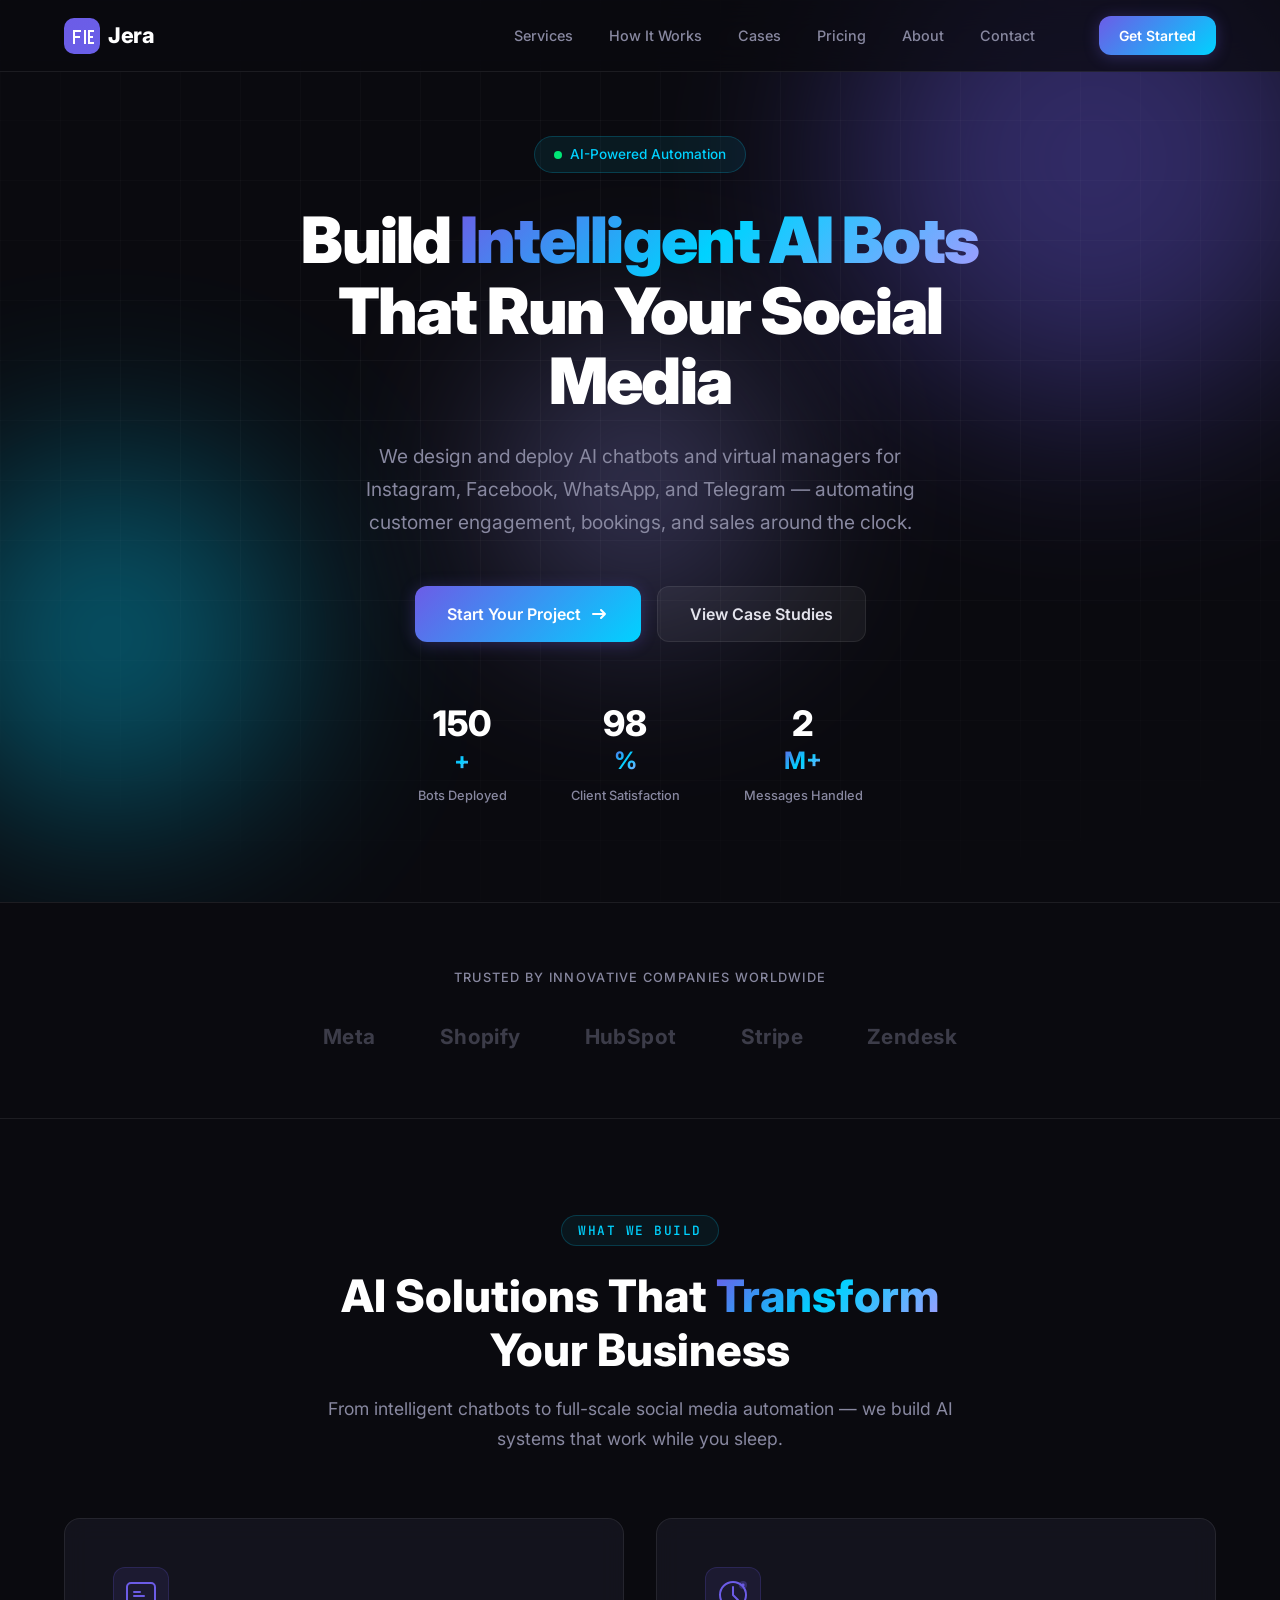
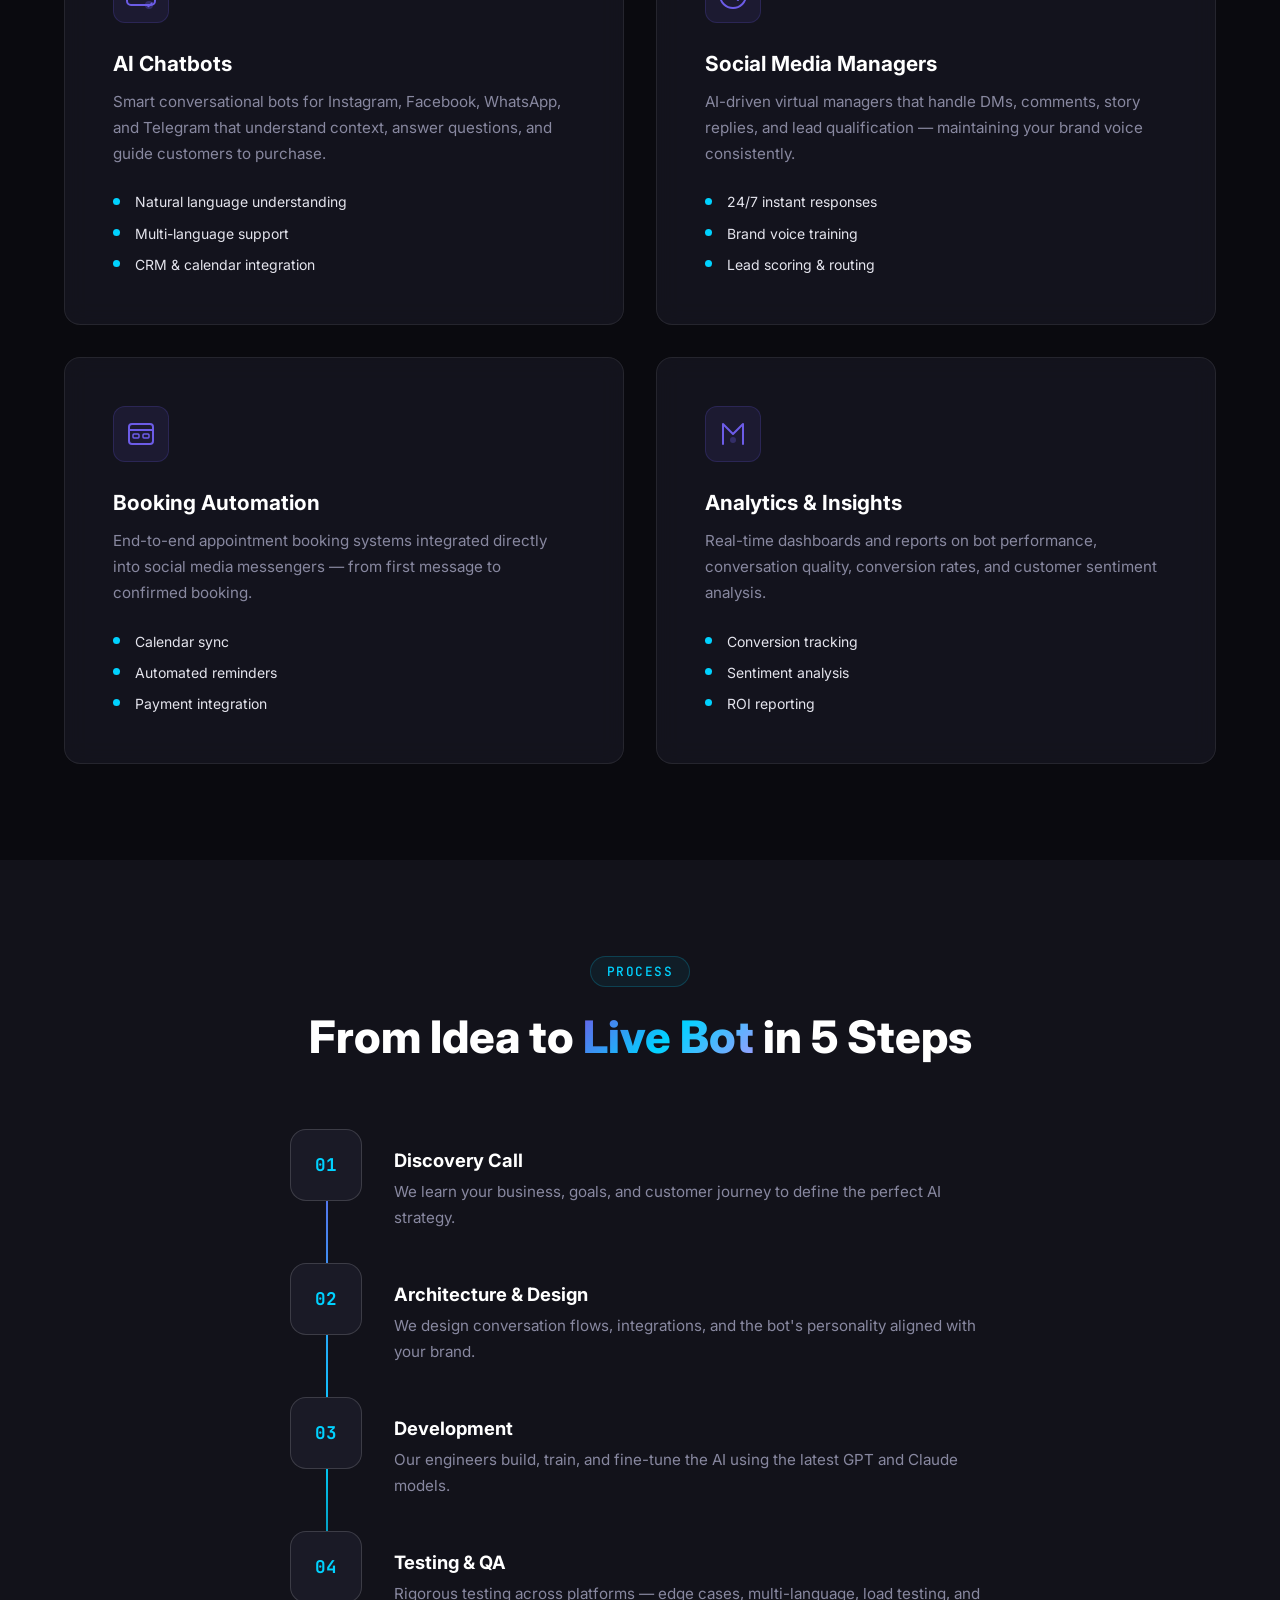
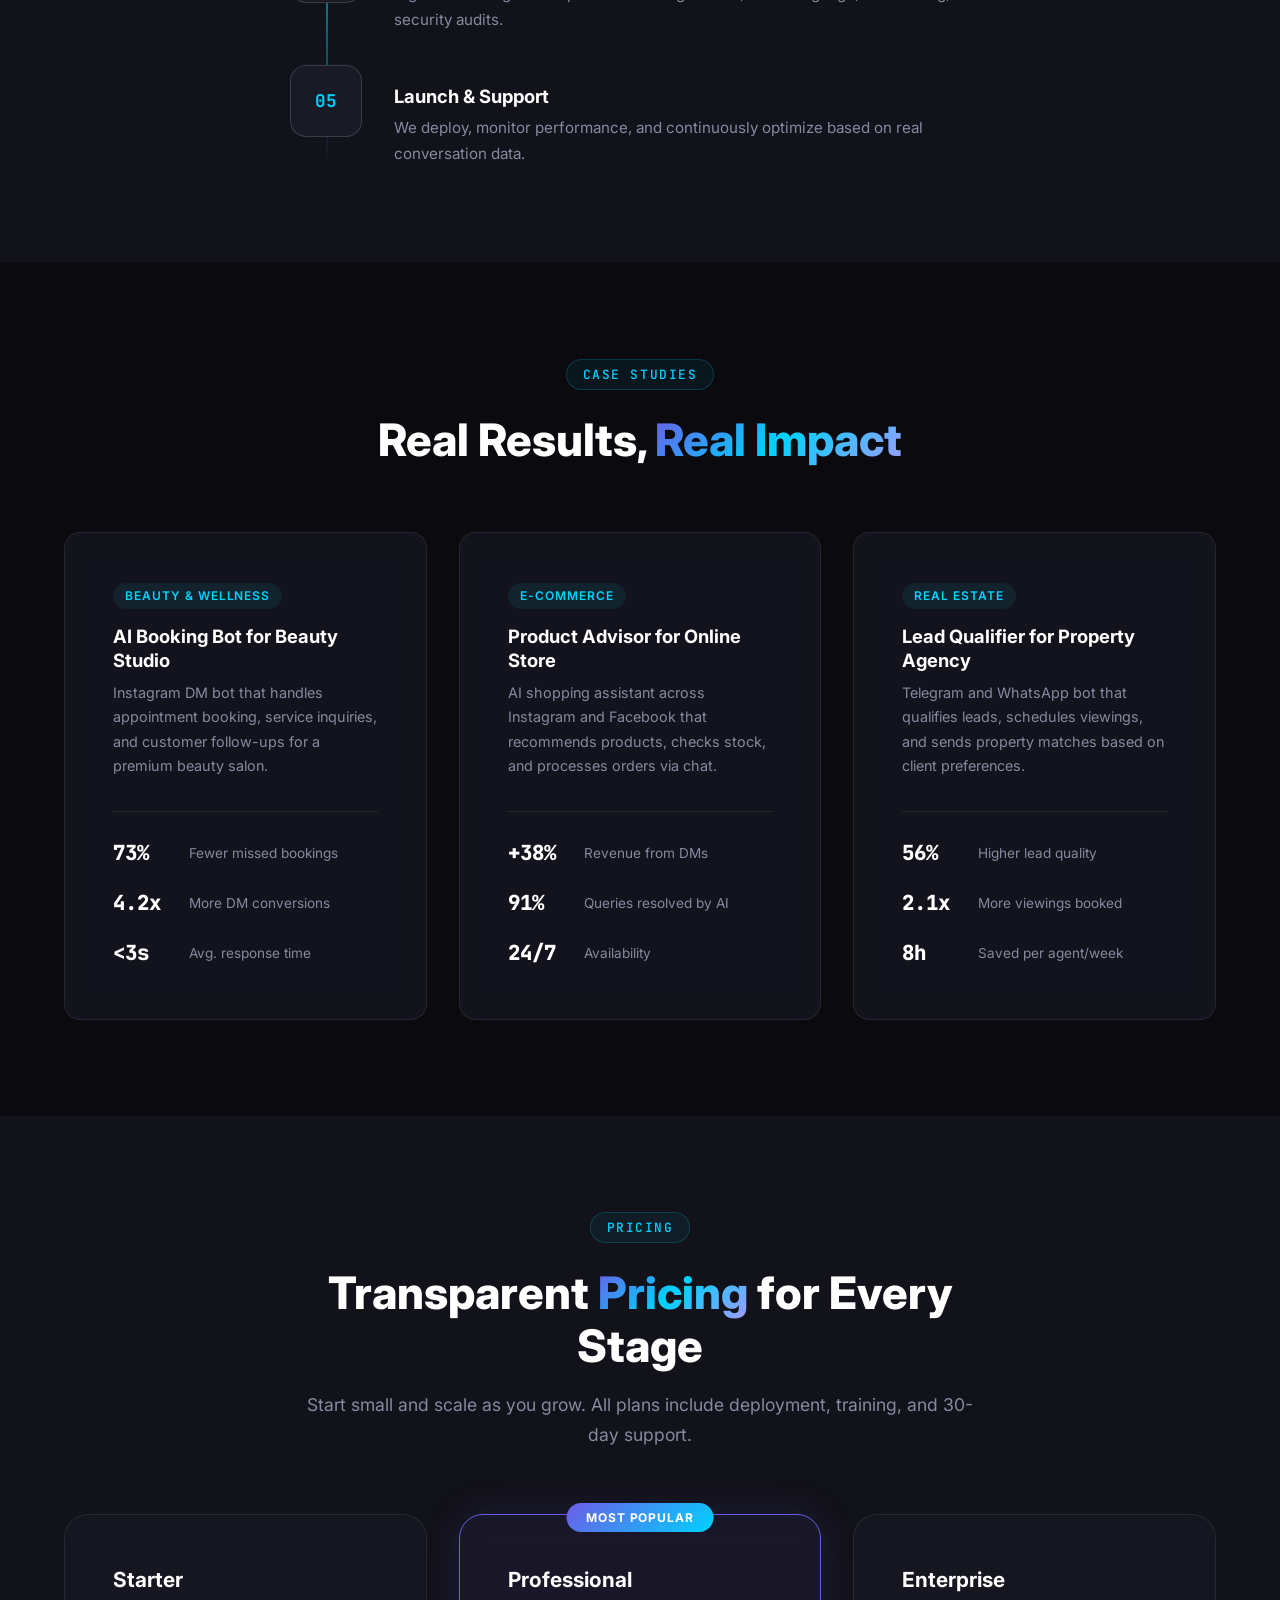
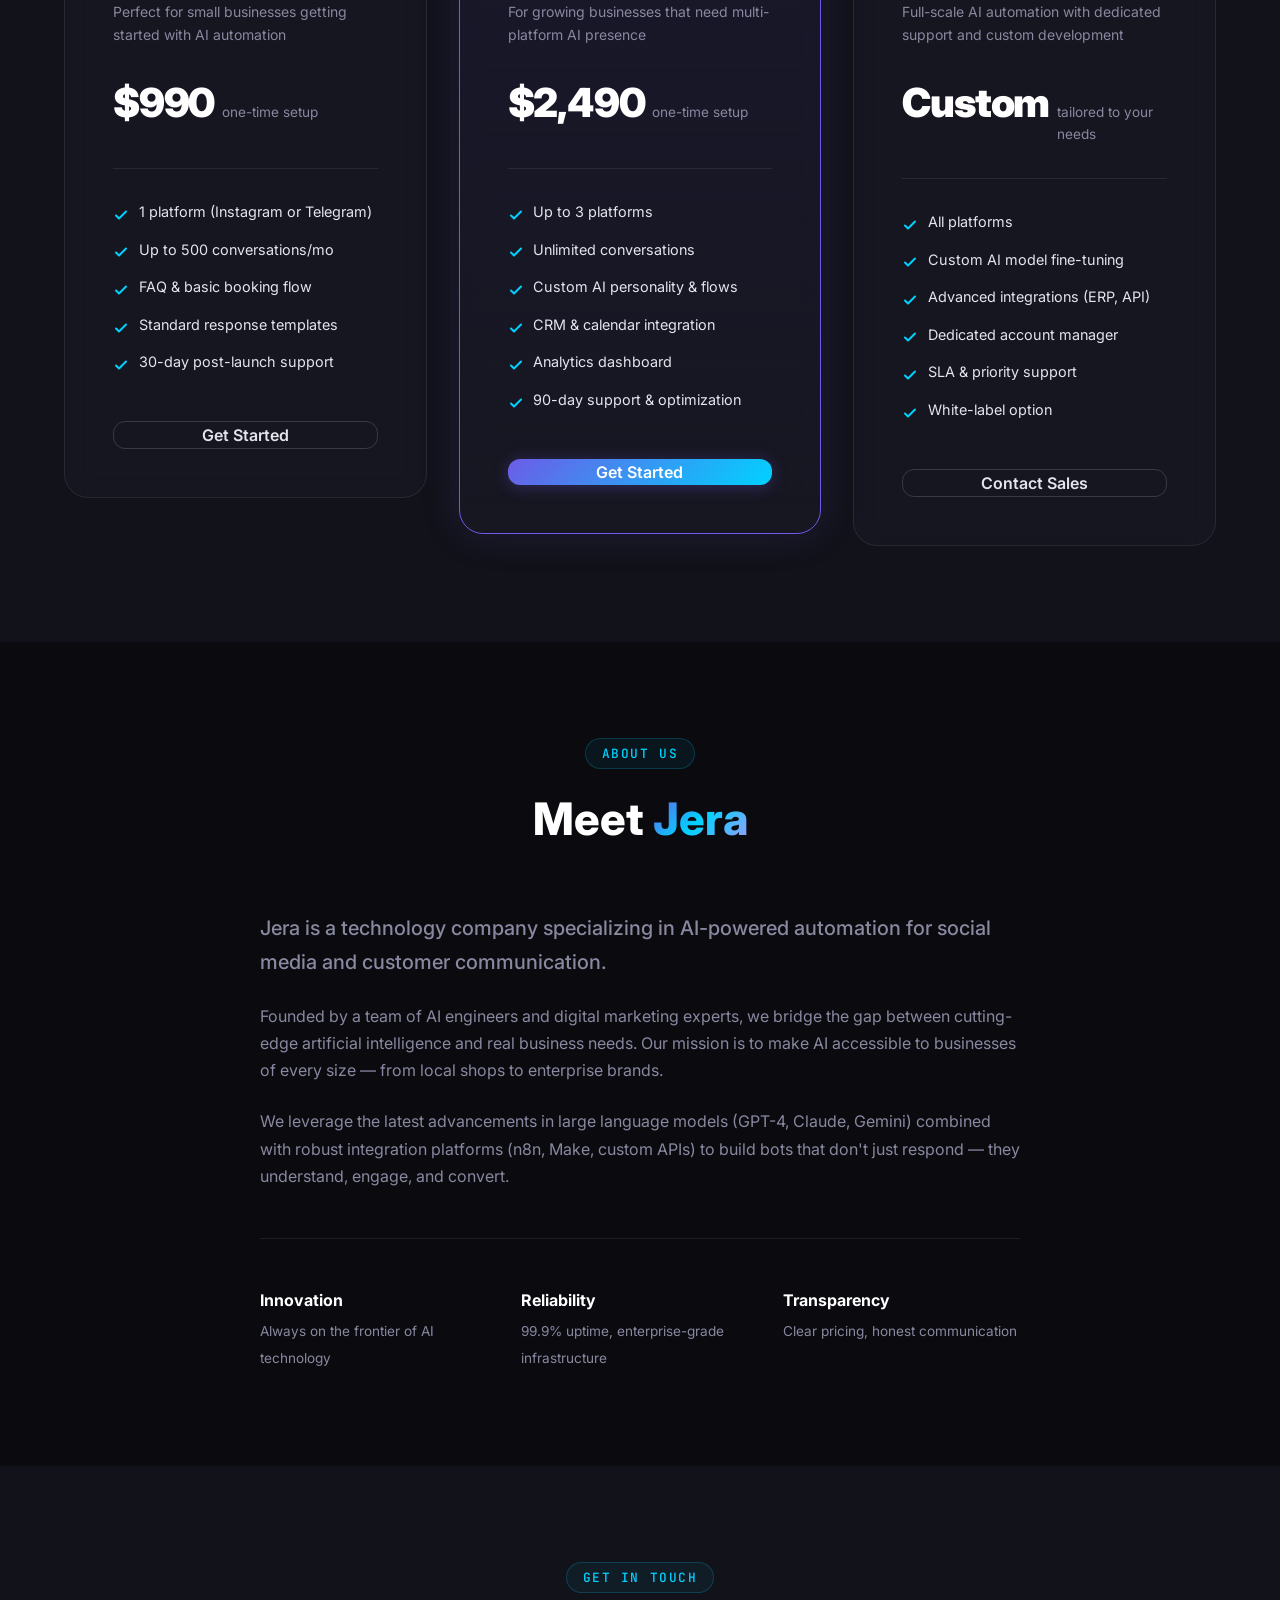
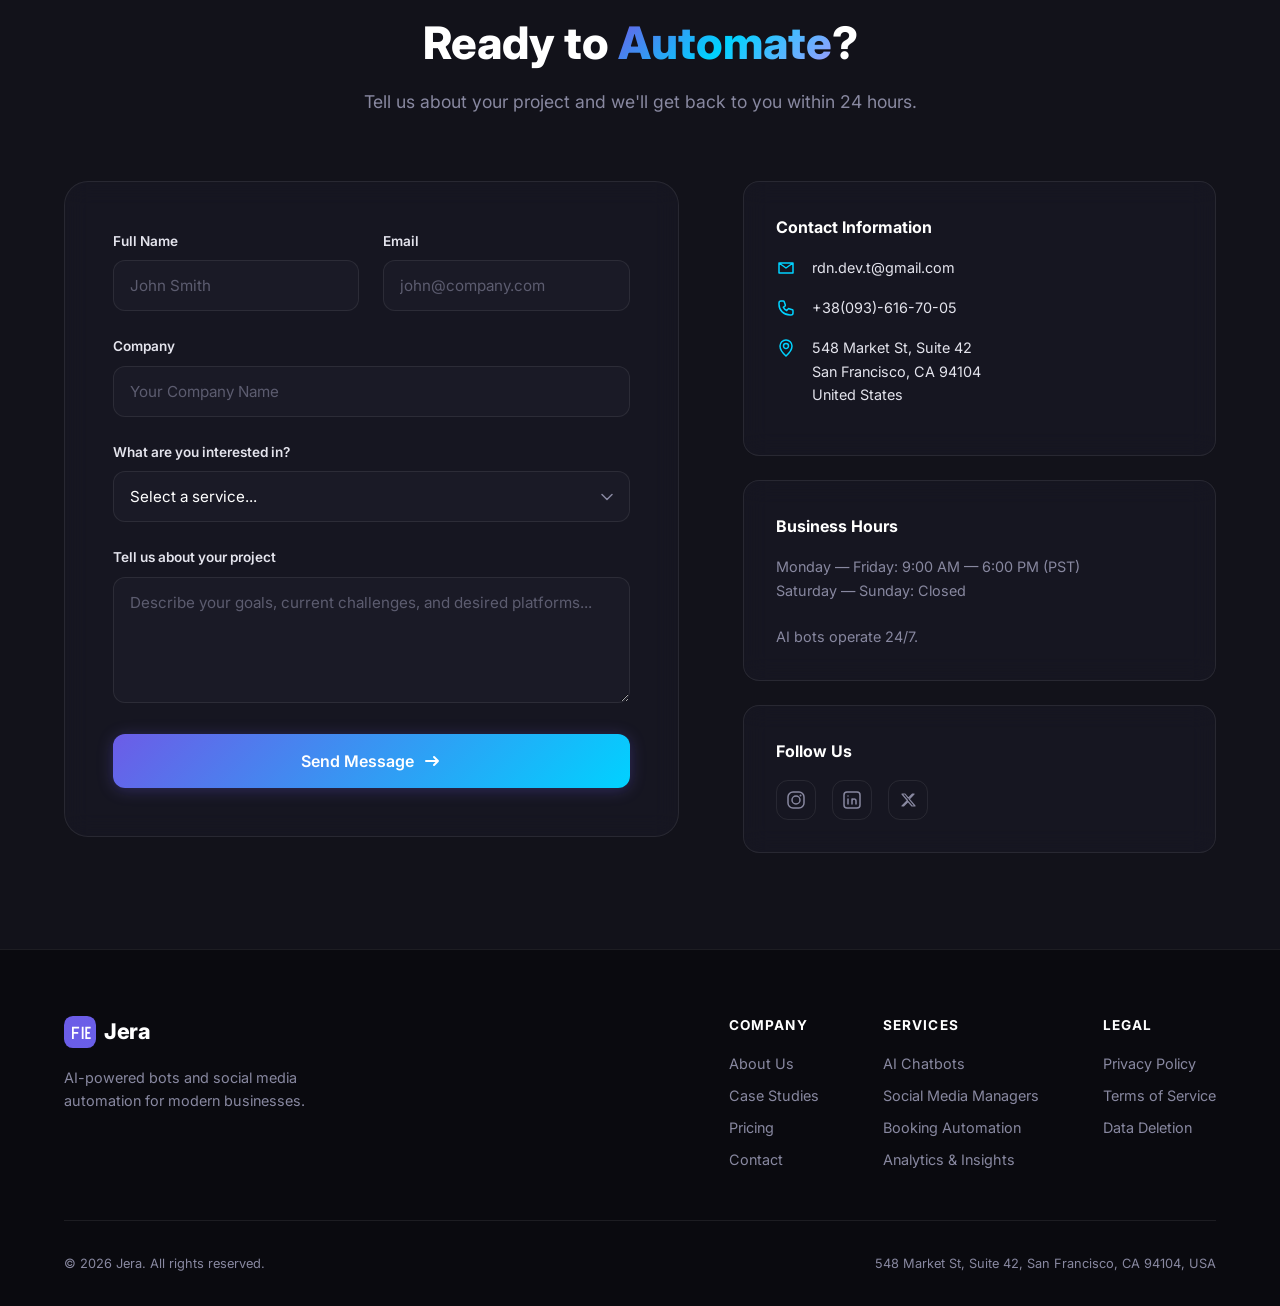
==== commit fd5d258a: "Update contact info: email to rdn.dev.t@gmail.com, phone to +38(093)-616-70-05 Replace placeholder h" ====
--- a/index.html
+++ b/index.html
@@ -448,11 +448,11 @@
                         <h4>Contact Information</h4>
                         <div class="contact__info-item">
                             <svg width="20" height="20" viewBox="0 0 20 20" fill="none"><path d="M3 5h14l-7 5-7-5zm0 0v10h14V5" stroke="currentColor" stroke-width="1.5" stroke-linecap="round" stroke-linejoin="round"/></svg>
-                            <a href="mailto:hello@jera.ai">hello@jera.ai</a>
+                            <a href="mailto:rdn.dev.t@gmail.com">rdn.dev.t@gmail.com</a>
                         </div>
                         <div class="contact__info-item">
                             <svg width="20" height="20" viewBox="0 0 20 20" fill="none"><path d="M3 5a2 2 0 012-2h2.28a1 1 0 01.95.68l1.1 3.28a1 1 0 01-.45 1.12L7.4 9.3a8 8 0 003.3 3.3l1.22-1.48a1 1 0 011.12-.45l3.28 1.1a1 1 0 01.68.95V15a2 2 0 01-2 2h-1C7.82 17 3 12.18 3 6.5V5z" stroke="currentColor" stroke-width="1.5"/></svg>
-                            <a href="tel:+14155550123">+1 (415) 555-0123</a>
+                            <a href="tel:+380936167005">+38(093)-616-70-05</a>
                         </div>
                         <div class="contact__info-item">
                             <svg width="20" height="20" viewBox="0 0 20 20" fill="none"><path d="M10 10.5a2.5 2.5 0 100-5 2.5 2.5 0 000 5z" stroke="currentColor" stroke-width="1.5"/><path d="M10 18s-6-5.34-6-10a6 6 0 0112 0c0 4.66-6 10-6 10z" stroke="currentColor" stroke-width="1.5"/></svg>
@@ -516,9 +516,9 @@
                     </div>
                     <div class="footer__col">
                         <h4>Legal</h4>
-                        <a href="docs/privacy-policy.html">Privacy Policy</a>
-                        <a href="docs/terms-of-service.html">Terms of Service</a>
-                        <a href="docs/data-deletion.html">Data Deletion</a>
+                        <a href="privacy-policy.html">Privacy Policy</a>
+                        <a href="terms-of-service.html">Terms of Service</a>
+                        <a href="data-deletion.html">Data Deletion</a>
                     </div>
                 </div>
             </div>
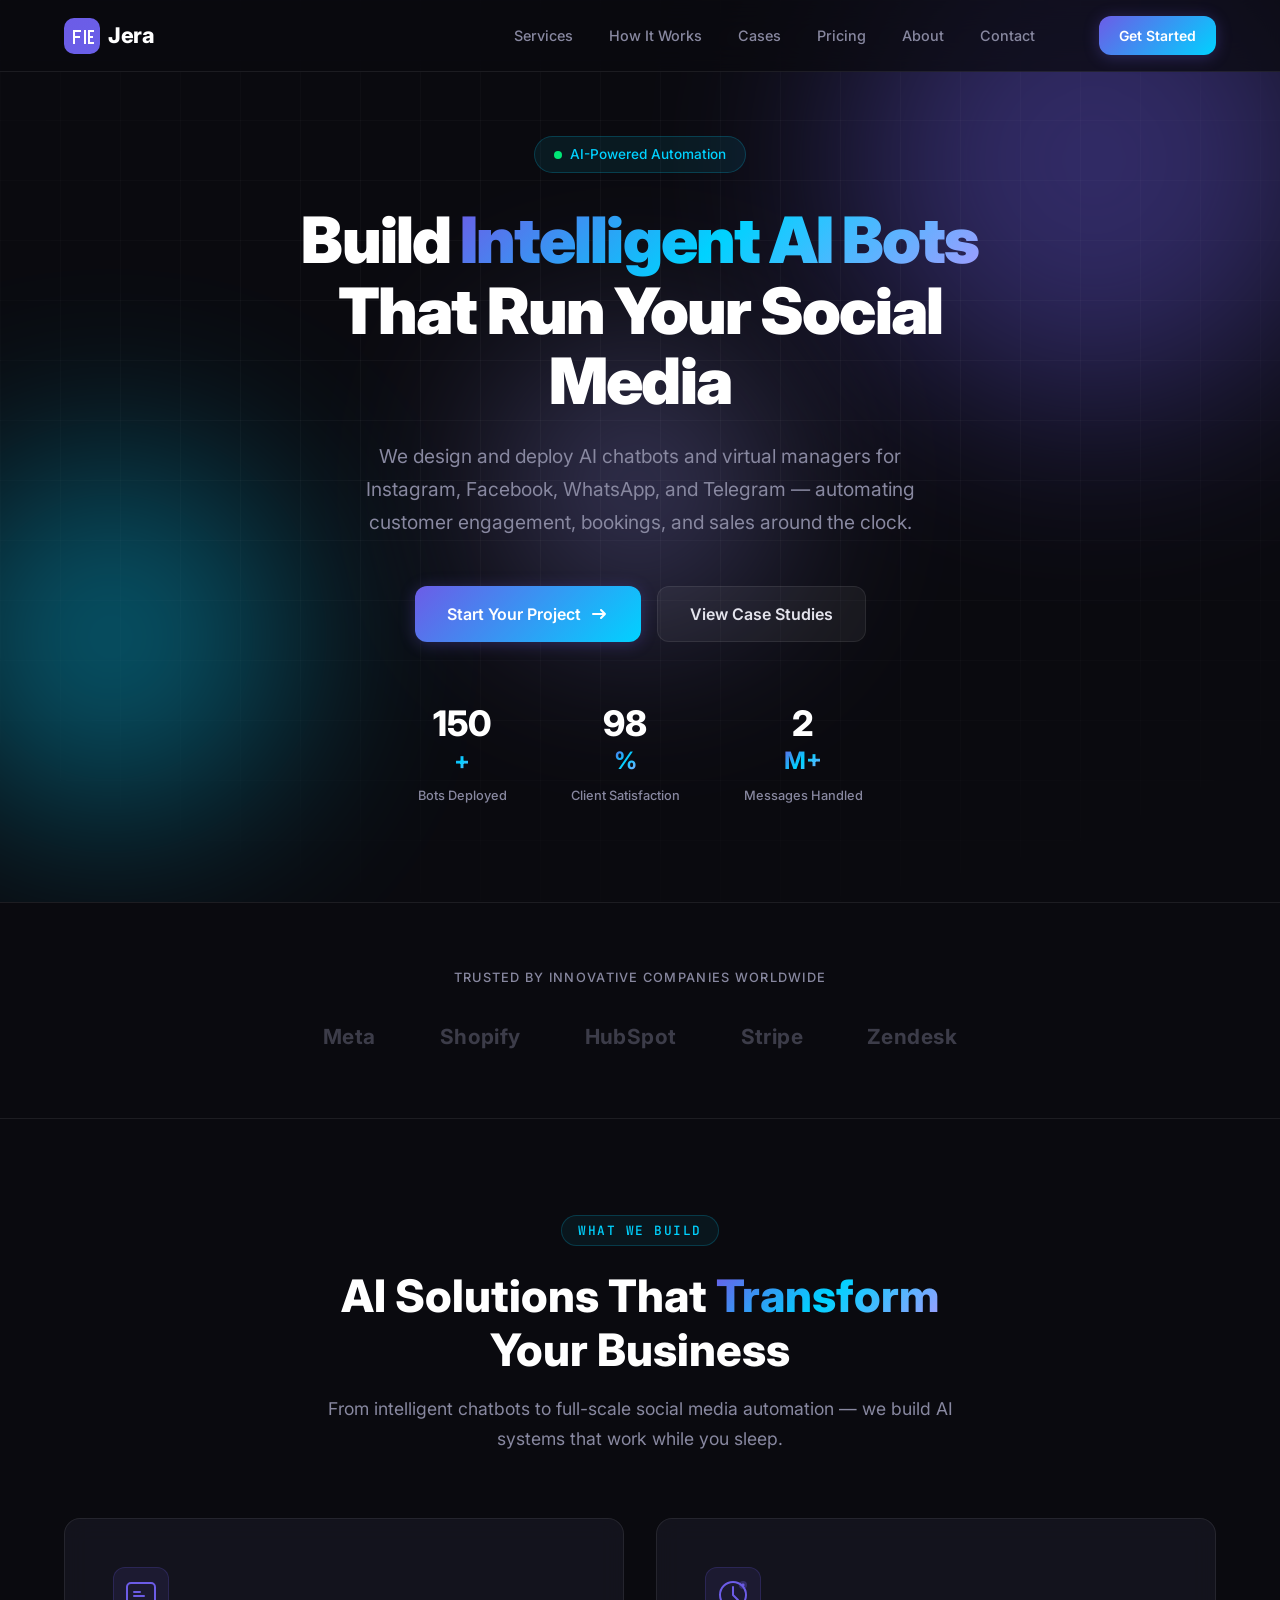
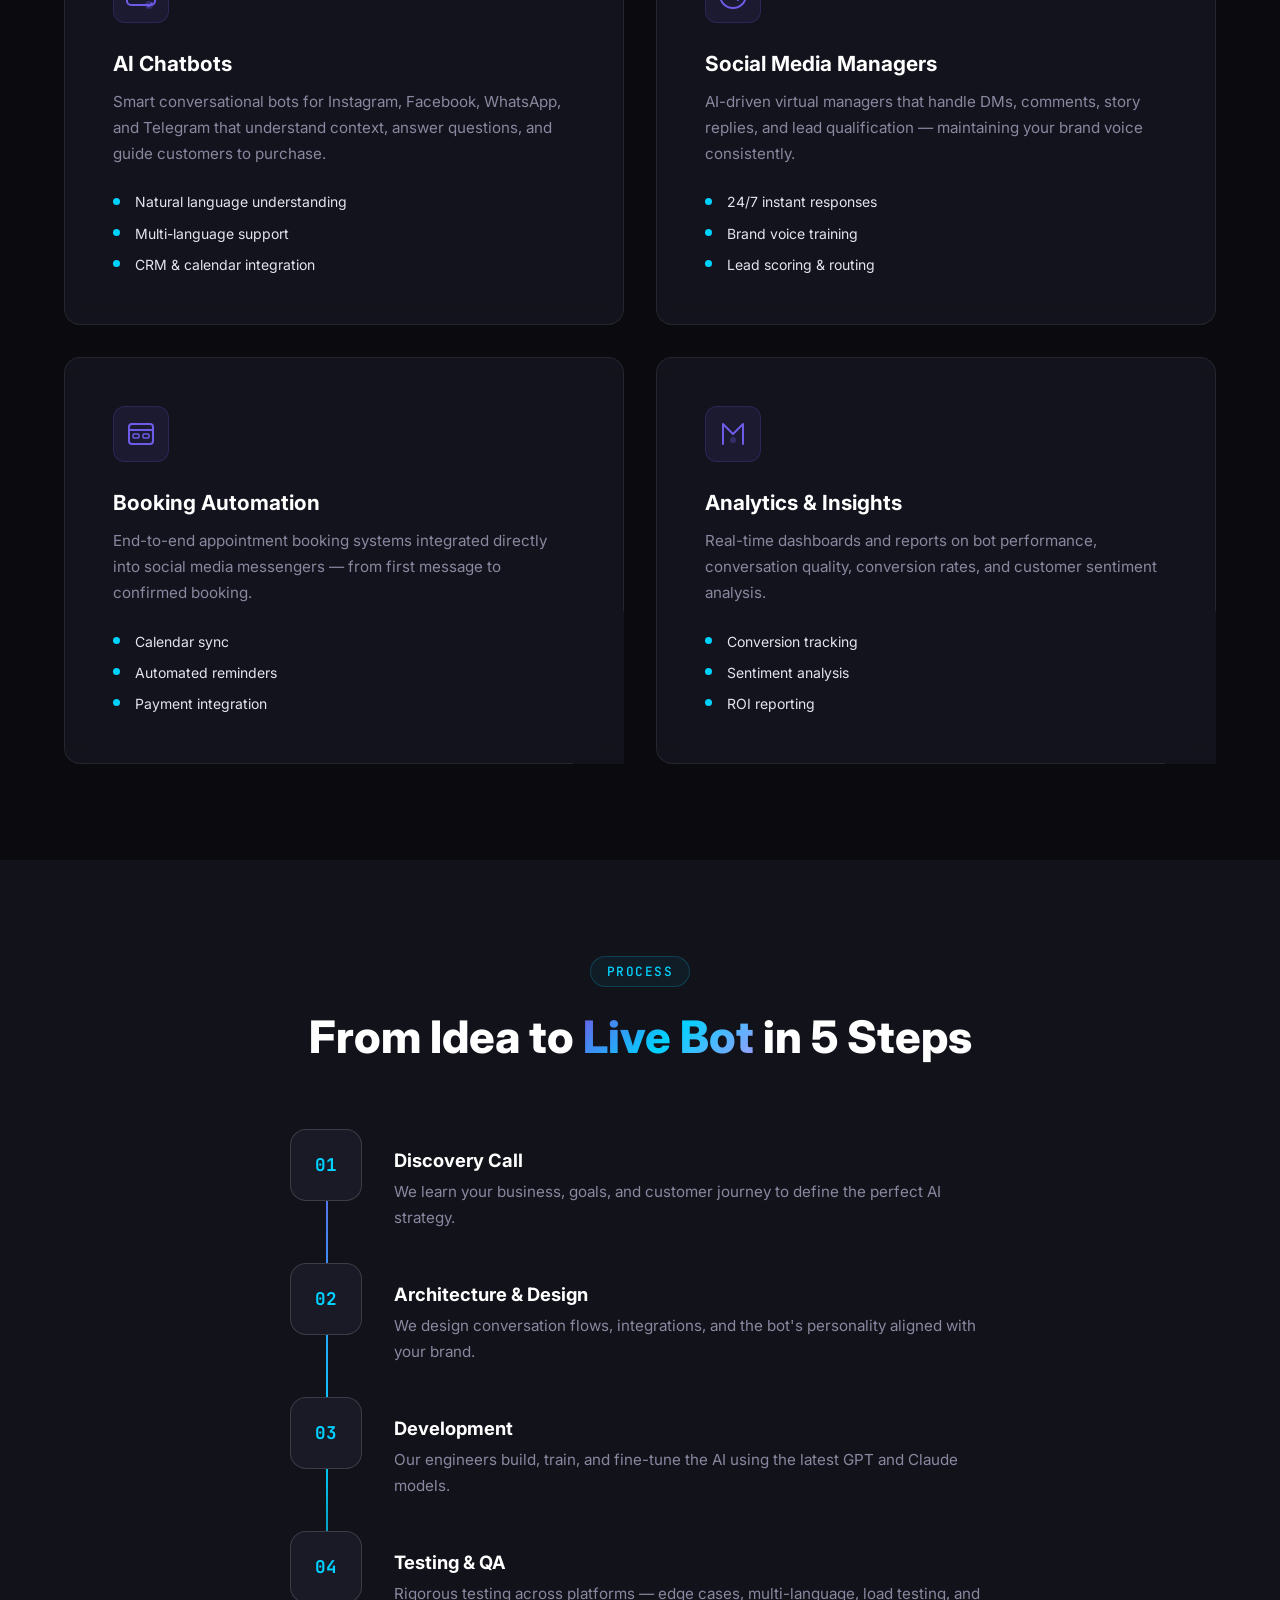
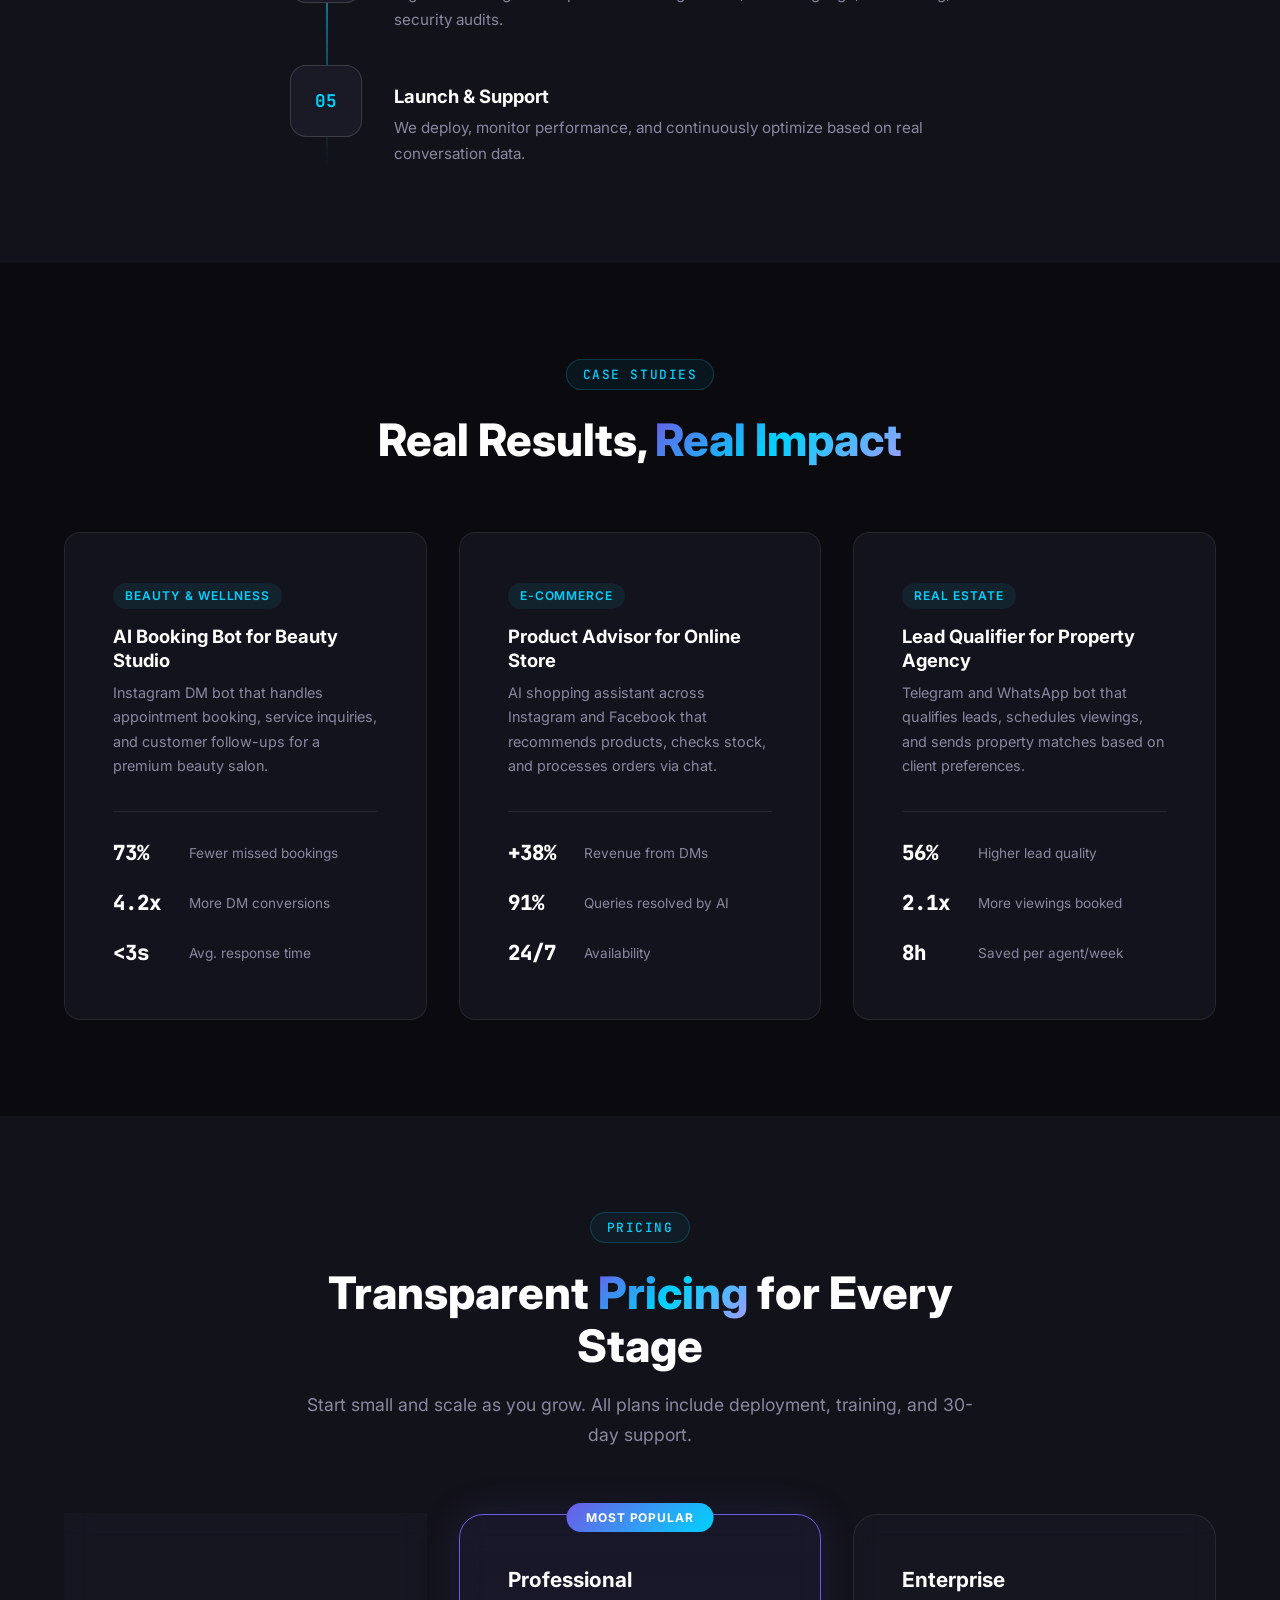
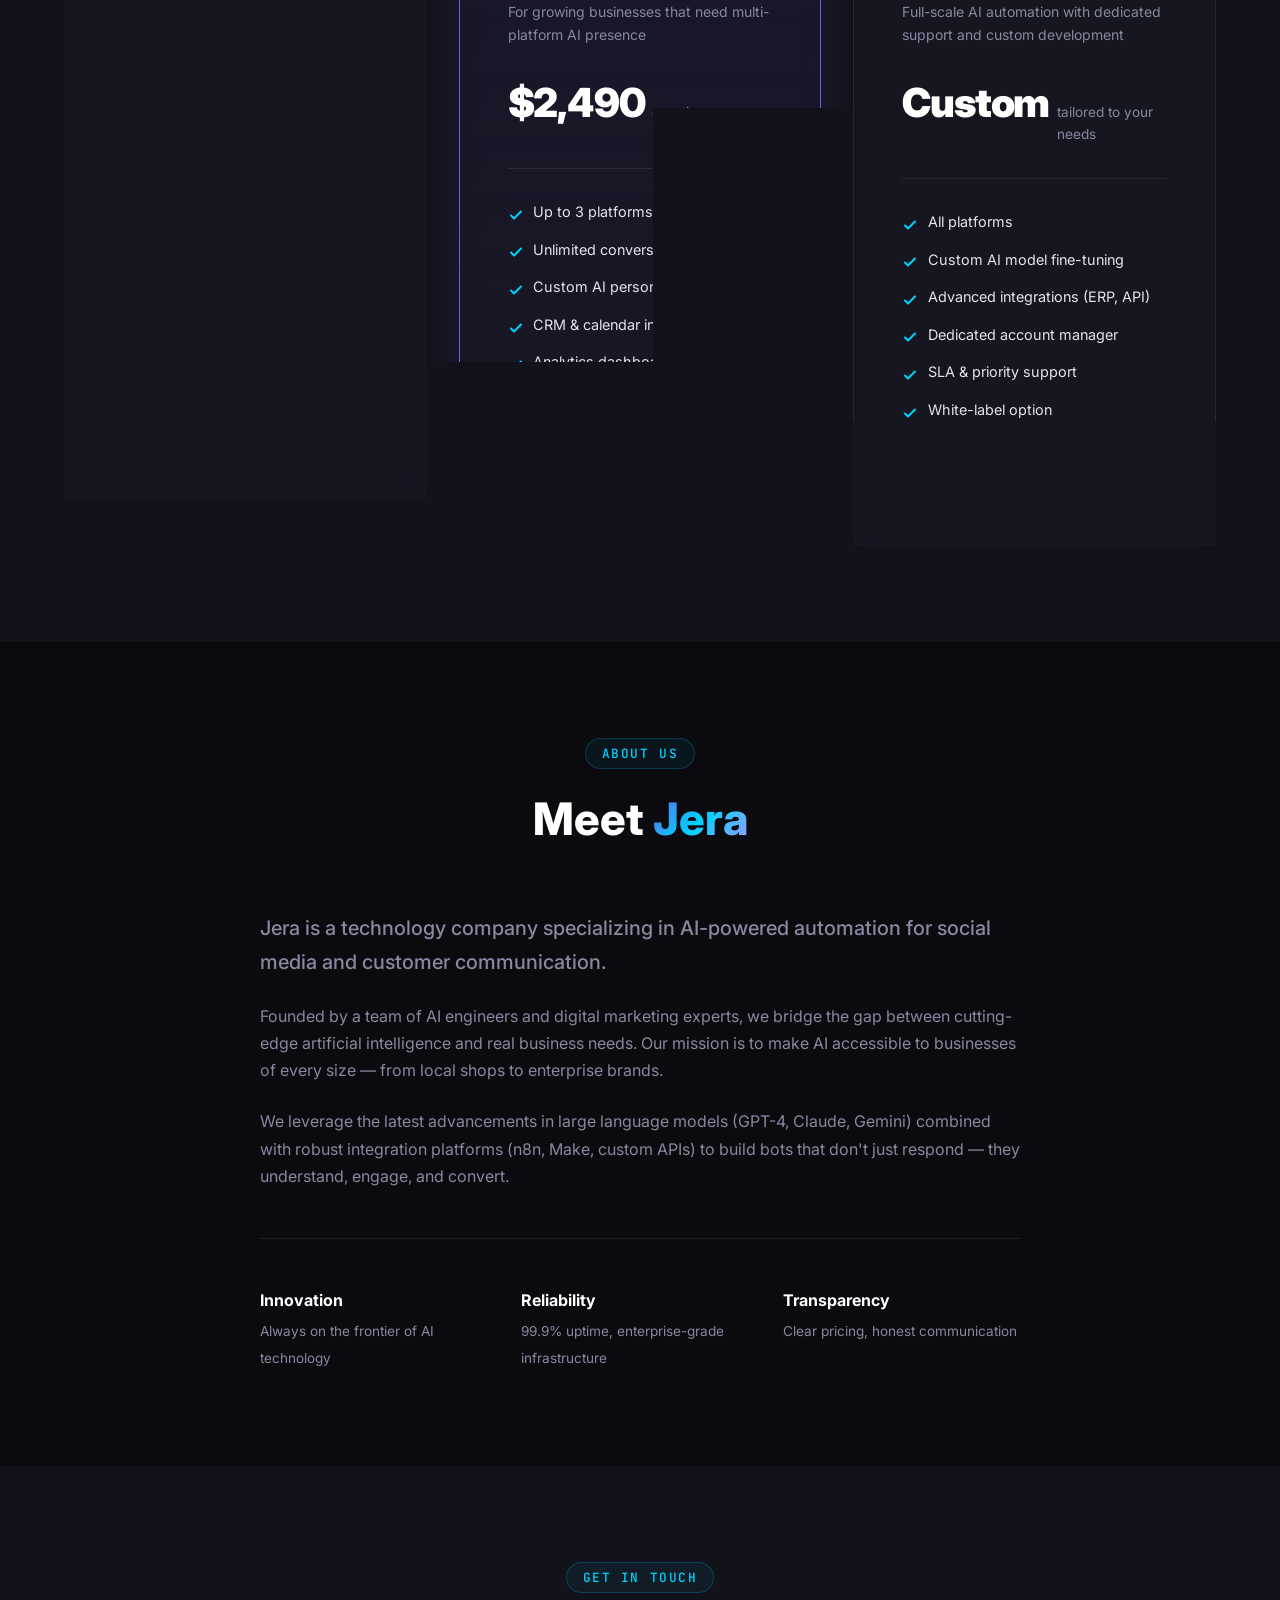
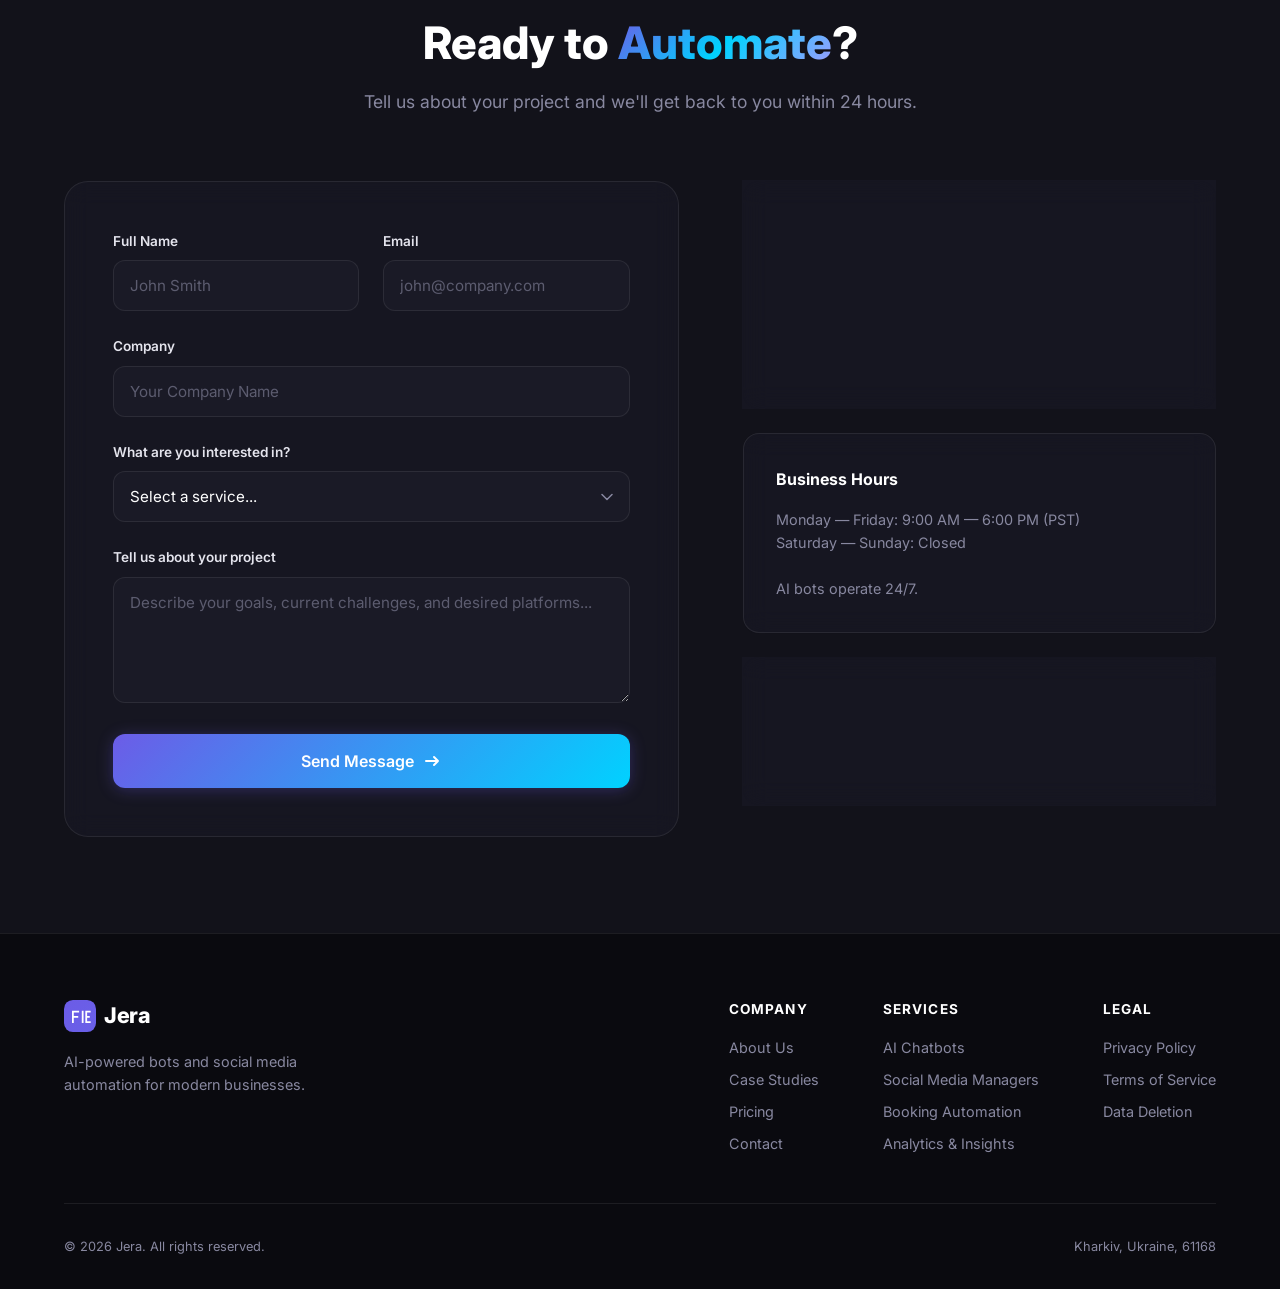
==== commit 74caefe2: "Update address to Kharkiv, Ukraine, 61168 Replace San Francisco address across landing page, footer," ====
--- a/index.html
+++ b/index.html
@@ -415,9 +415,10 @@
                             <label for="name">Full Name</label>
                             <input type="text" id="name" name="name" required placeholder="John Smith">
                         </div>
-                        <div class="contact-form__field">
+                        <div class="contact-form__field" id="emailField">
                             <label for="email">Email</label>
                             <input type="email" id="email" name="email" required placeholder="john@company.com">
+                            <span class="field-error">Please enter a valid email address</span>
                         </div>
                     </div>
                     <div class="contact-form__field">
@@ -456,7 +457,7 @@
                         </div>
                         <div class="contact__info-item">
                             <svg width="20" height="20" viewBox="0 0 20 20" fill="none"><path d="M10 10.5a2.5 2.5 0 100-5 2.5 2.5 0 000 5z" stroke="currentColor" stroke-width="1.5"/><path d="M10 18s-6-5.34-6-10a6 6 0 0112 0c0 4.66-6 10-6 10z" stroke="currentColor" stroke-width="1.5"/></svg>
-                            <span>548 Market St, Suite 42<br>San Francisco, CA 94104<br>United States</span>
+                            <span>Kharkiv, Ukraine, 61168</span>
                         </div>
                     </div>
                     <div class="contact__info-card">
@@ -524,10 +525,22 @@
             </div>
             <div class="footer__bottom">
                 <p>&copy; 2026 Jera. All rights reserved.</p>
-                <p>548 Market St, Suite 42, San Francisco, CA 94104, USA</p>
+                <p>Kharkiv, Ukraine, 61168</p>
             </div>
         </div>
     </footer>
+
+    <!-- Success Modal -->
+    <div class="modal-overlay" id="successModal">
+        <div class="modal">
+            <div class="modal__icon">
+                <svg viewBox="0 0 24 24" fill="none" stroke="currentColor" stroke-width="2.5" stroke-linecap="round" stroke-linejoin="round"><path d="M20 6L9 17l-5-5"/></svg>
+            </div>
+            <h3 class="modal__title">Message Sent!</h3>
+            <p class="modal__text">Thank you for reaching out. We'll get back to you within 24 hours.</p>
+            <button class="modal__btn" id="modalClose">Got it</button>
+        </div>
+    </div>
 
     <script src="js/main.js"></script>
 </body>
--- a/css/style.css
+++ b/css/style.css
@@ -852,6 +852,97 @@
     min-height: 100px;
 }
 
+/* Email validation error */
+.contact-form__field .field-error {
+    display: none;
+    color: #ff6b6b;
+    font-size: .78rem;
+    margin-top: 4px;
+}
+.contact-form__field.has-error input {
+    border-color: #ff6b6b;
+    box-shadow: 0 0 0 3px rgba(255,107,107,.15);
+}
+.contact-form__field.has-error .field-error {
+    display: block;
+}
+
+/* Success modal */
+.modal-overlay {
+    position: fixed;
+    inset: 0;
+    z-index: 9999;
+    display: flex;
+    align-items: center;
+    justify-content: center;
+    background: rgba(0,0,0,.6);
+    backdrop-filter: blur(6px);
+    -webkit-backdrop-filter: blur(6px);
+    opacity: 0;
+    visibility: hidden;
+    transition: opacity .3s, visibility .3s;
+}
+.modal-overlay.active {
+    opacity: 1;
+    visibility: visible;
+}
+.modal {
+    background: var(--c-surface);
+    border: 1px solid var(--c-border);
+    border-radius: var(--r-xl);
+    padding: 48px 40px;
+    max-width: 420px;
+    width: 90%;
+    text-align: center;
+    transform: translateY(20px) scale(.96);
+    transition: transform .3s;
+}
+.modal-overlay.active .modal {
+    transform: translateY(0) scale(1);
+}
+.modal__icon {
+    width: 64px;
+    height: 64px;
+    border-radius: 50%;
+    background: var(--c-gradient);
+    display: inline-flex;
+    align-items: center;
+    justify-content: center;
+    margin-bottom: 20px;
+}
+.modal__icon svg {
+    width: 32px;
+    height: 32px;
+    color: #fff;
+}
+.modal__title {
+    font-size: 1.4rem;
+    font-weight: 700;
+    color: var(--c-text-bright);
+    margin-bottom: 8px;
+}
+.modal__text {
+    color: var(--c-text-dim);
+    font-size: .95rem;
+    line-height: 1.6;
+    margin-bottom: 28px;
+}
+.modal__btn {
+    display: inline-block;
+    padding: .7rem 2rem;
+    border: none;
+    border-radius: var(--r-full);
+    background: var(--c-gradient);
+    color: #fff;
+    font-weight: 600;
+    font-size: .95rem;
+    cursor: pointer;
+    transition: opacity .2s;
+}
+.modal__btn:hover {
+    opacity: .85;
+}
+
 /* Info */
 .contact__info {
     display: flex;
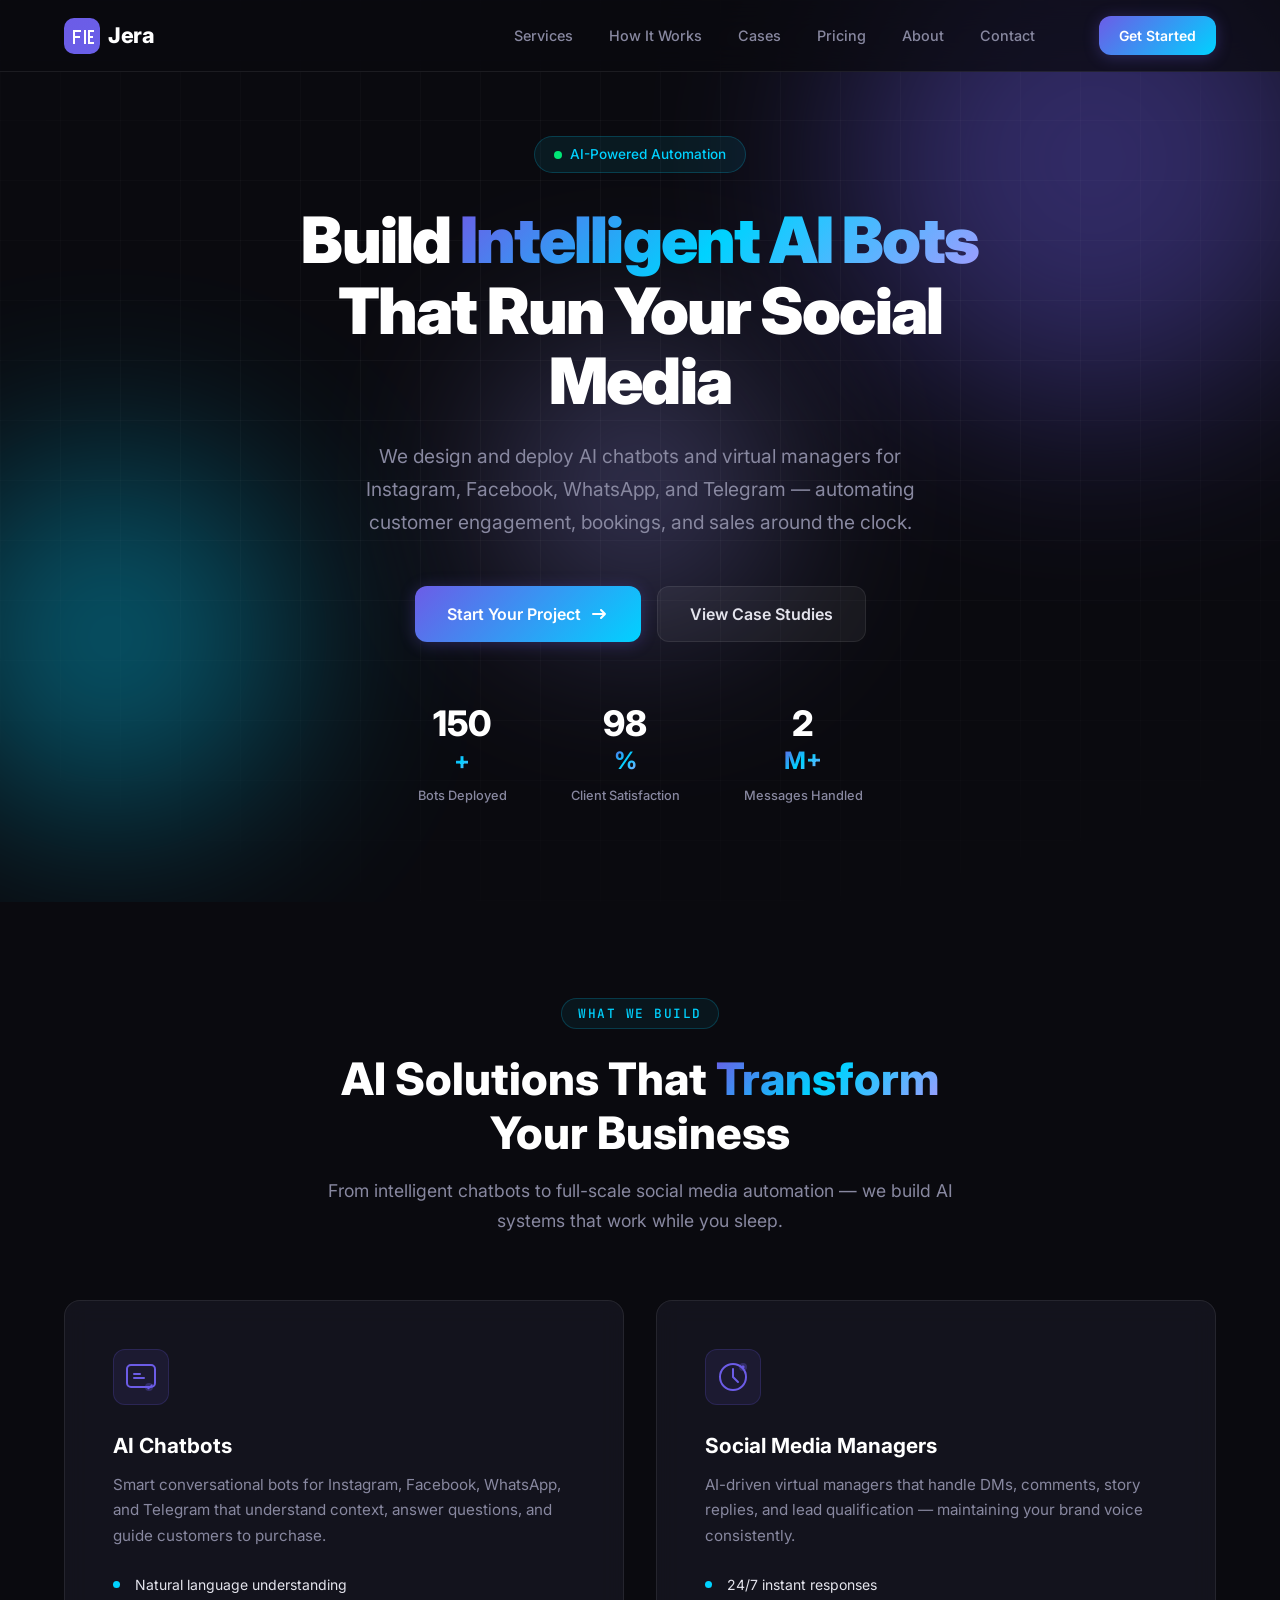
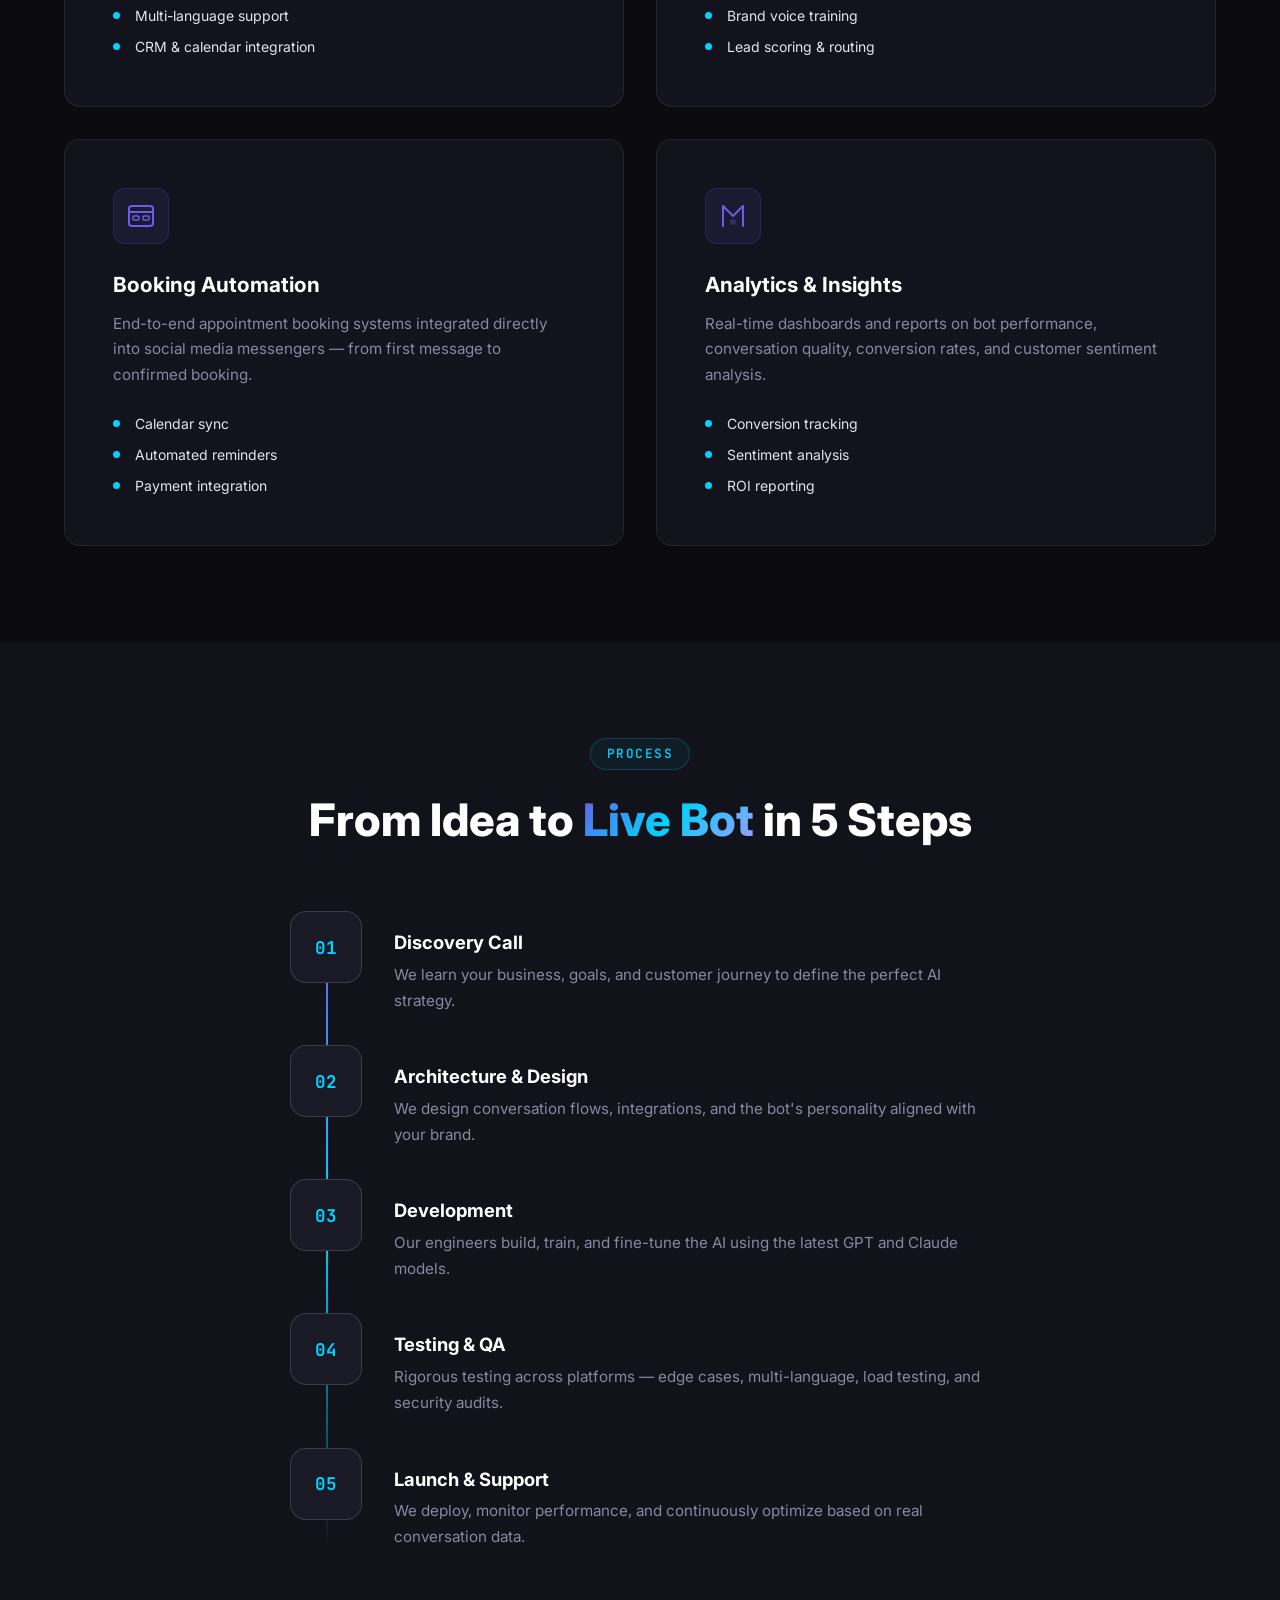
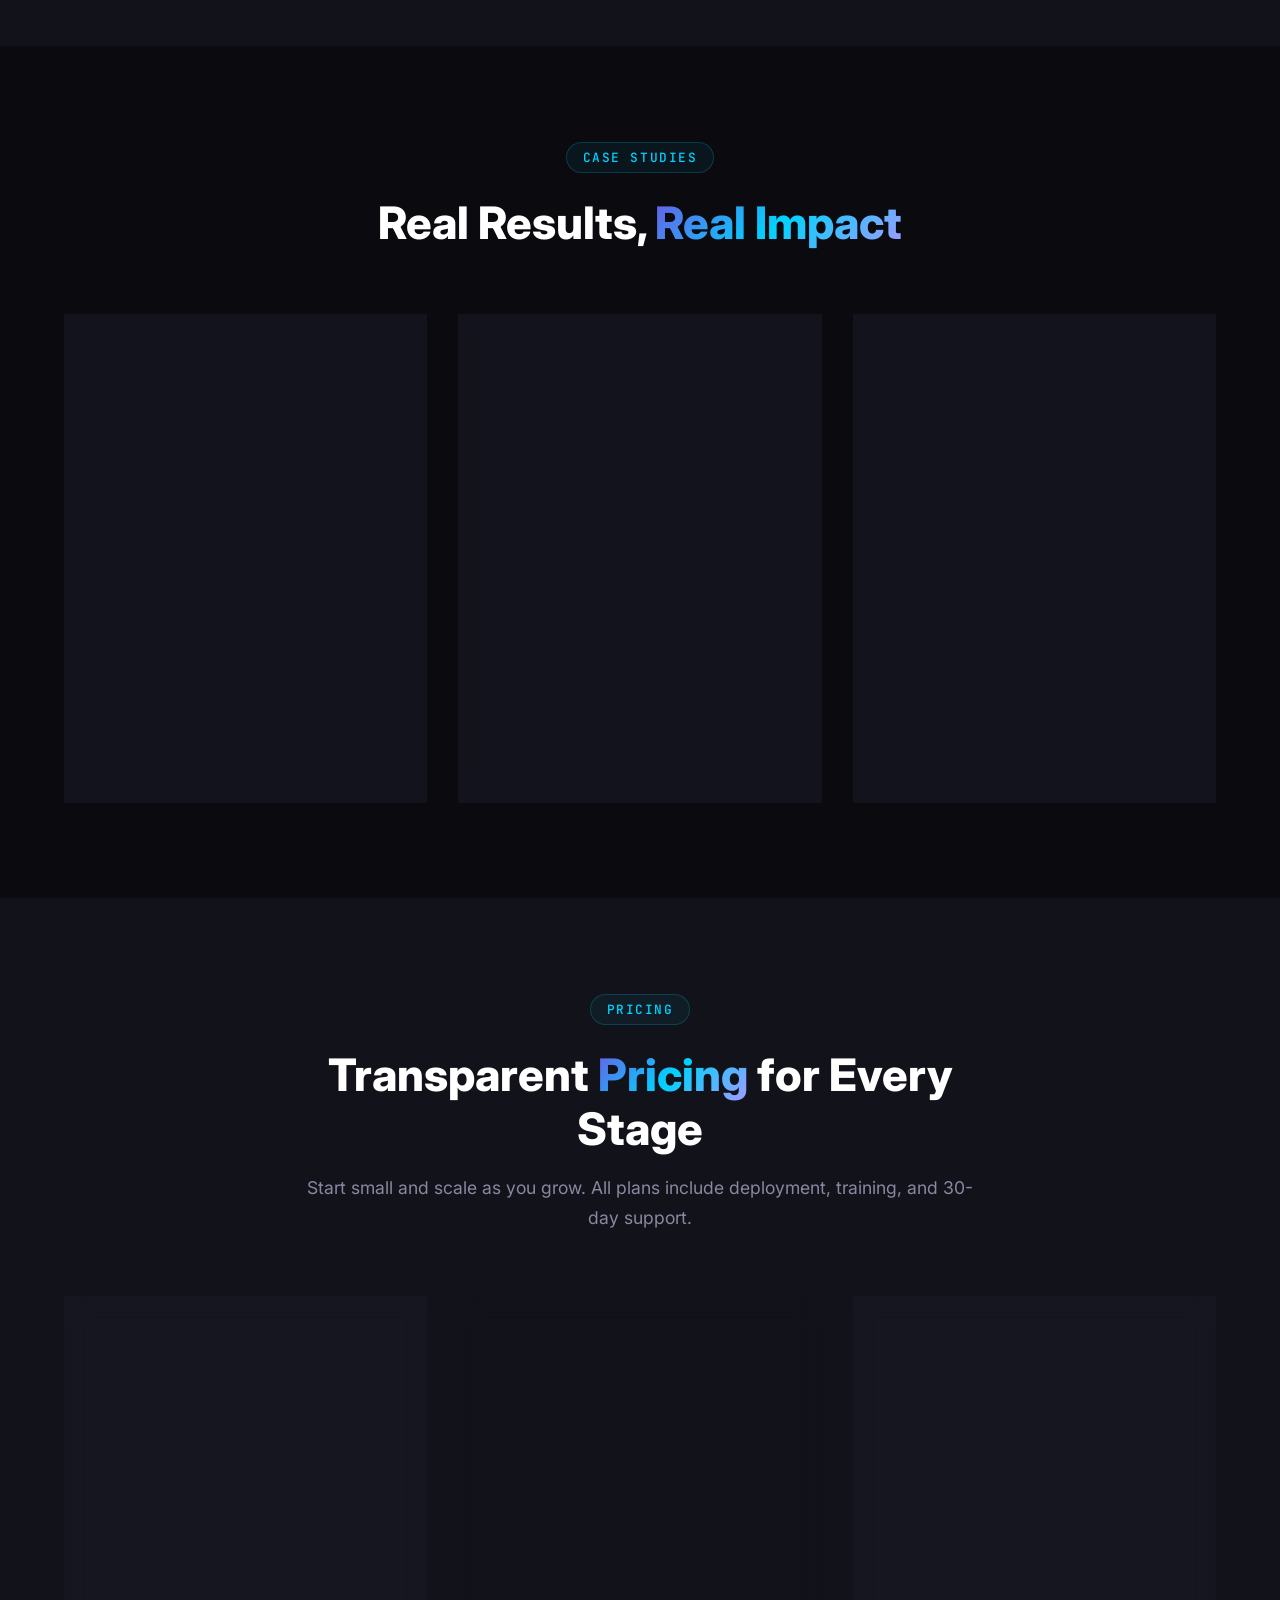
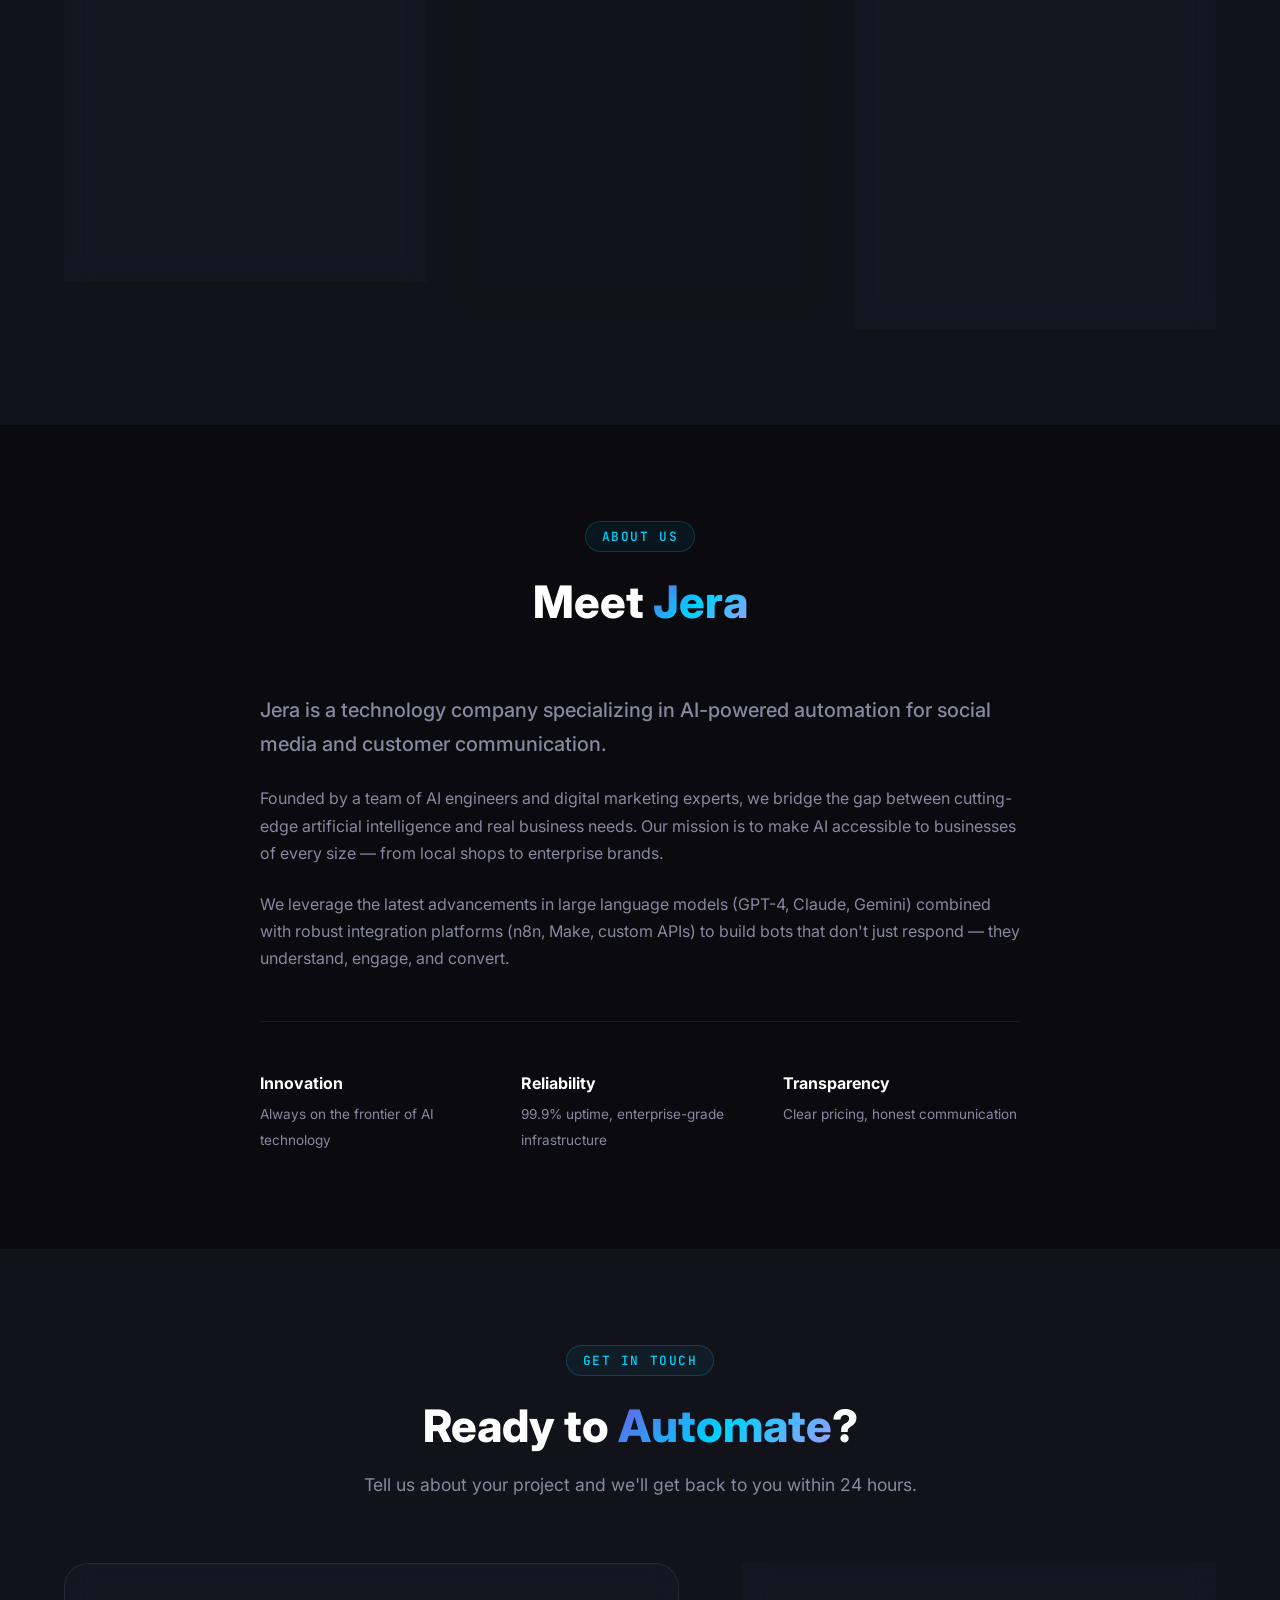
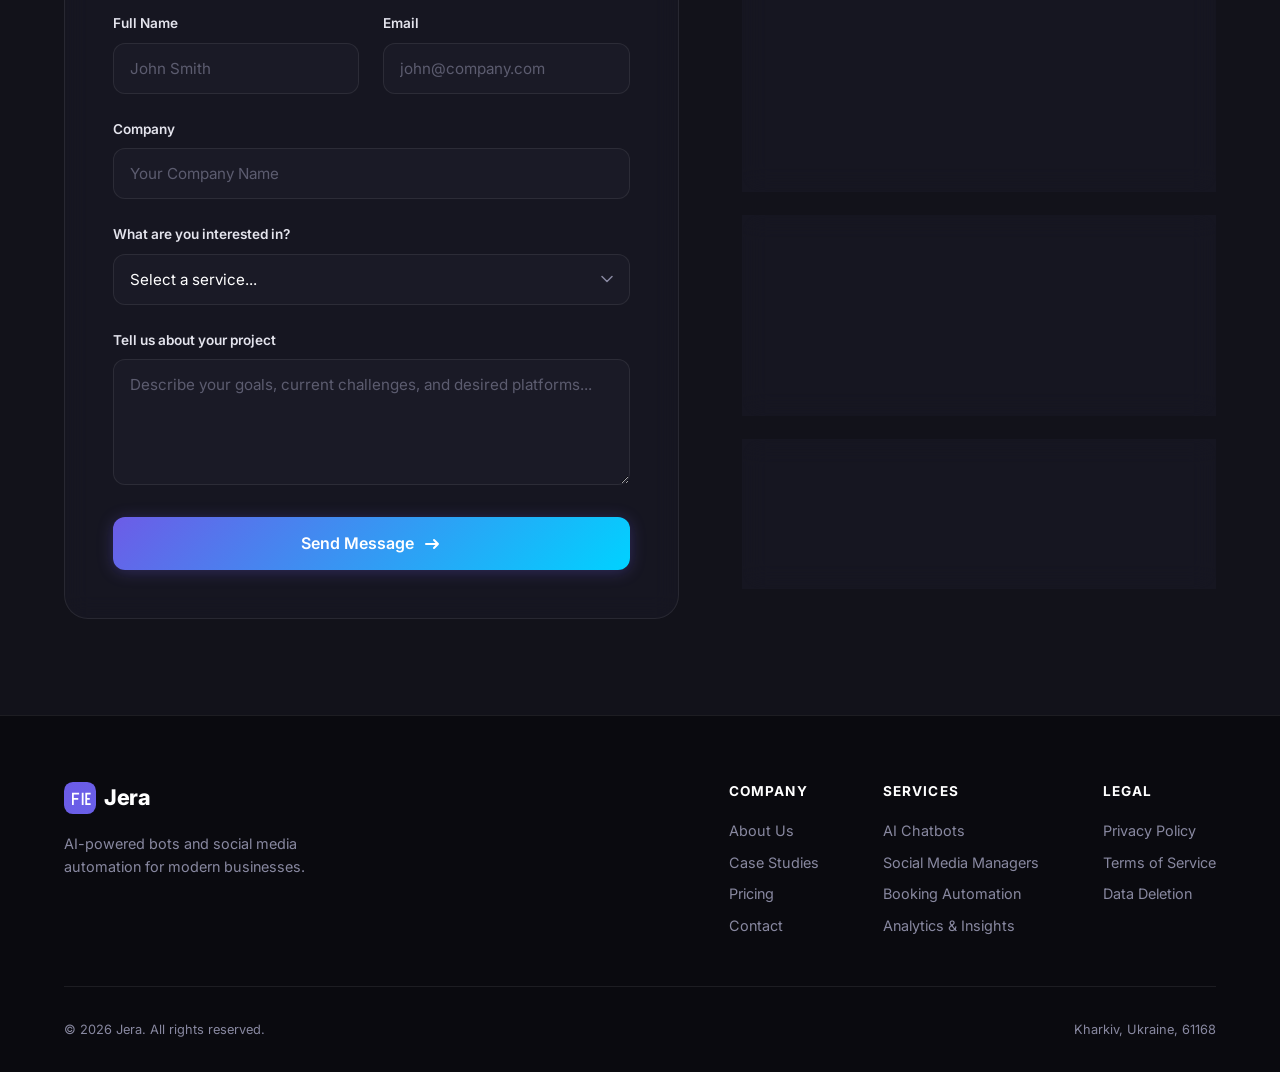
==== commit 90865c84: "Remove 'Trusted by' logos section from landing page https://claude.ai/code/session_01RoytEqaT1NJZD4F" ====
--- a/index.html
+++ b/index.html
@@ -104,20 +104,6 @@
         </div>
     </section>
 
-    <!-- ===================== TRUSTED BY ===================== -->
-    <section class="trusted">
-        <div class="container">
-            <p class="trusted__label">Trusted by innovative companies worldwide</p>
-            <div class="trusted__logos">
-                <div class="trusted__logo">Meta</div>
-                <div class="trusted__logo">Shopify</div>
-                <div class="trusted__logo">HubSpot</div>
-                <div class="trusted__logo">Stripe</div>
-                <div class="trusted__logo">Zendesk</div>
-            </div>
-        </div>
-    </section>
-
     <!-- ===================== SERVICES ===================== -->
     <section class="services" id="services">
         <div class="container">
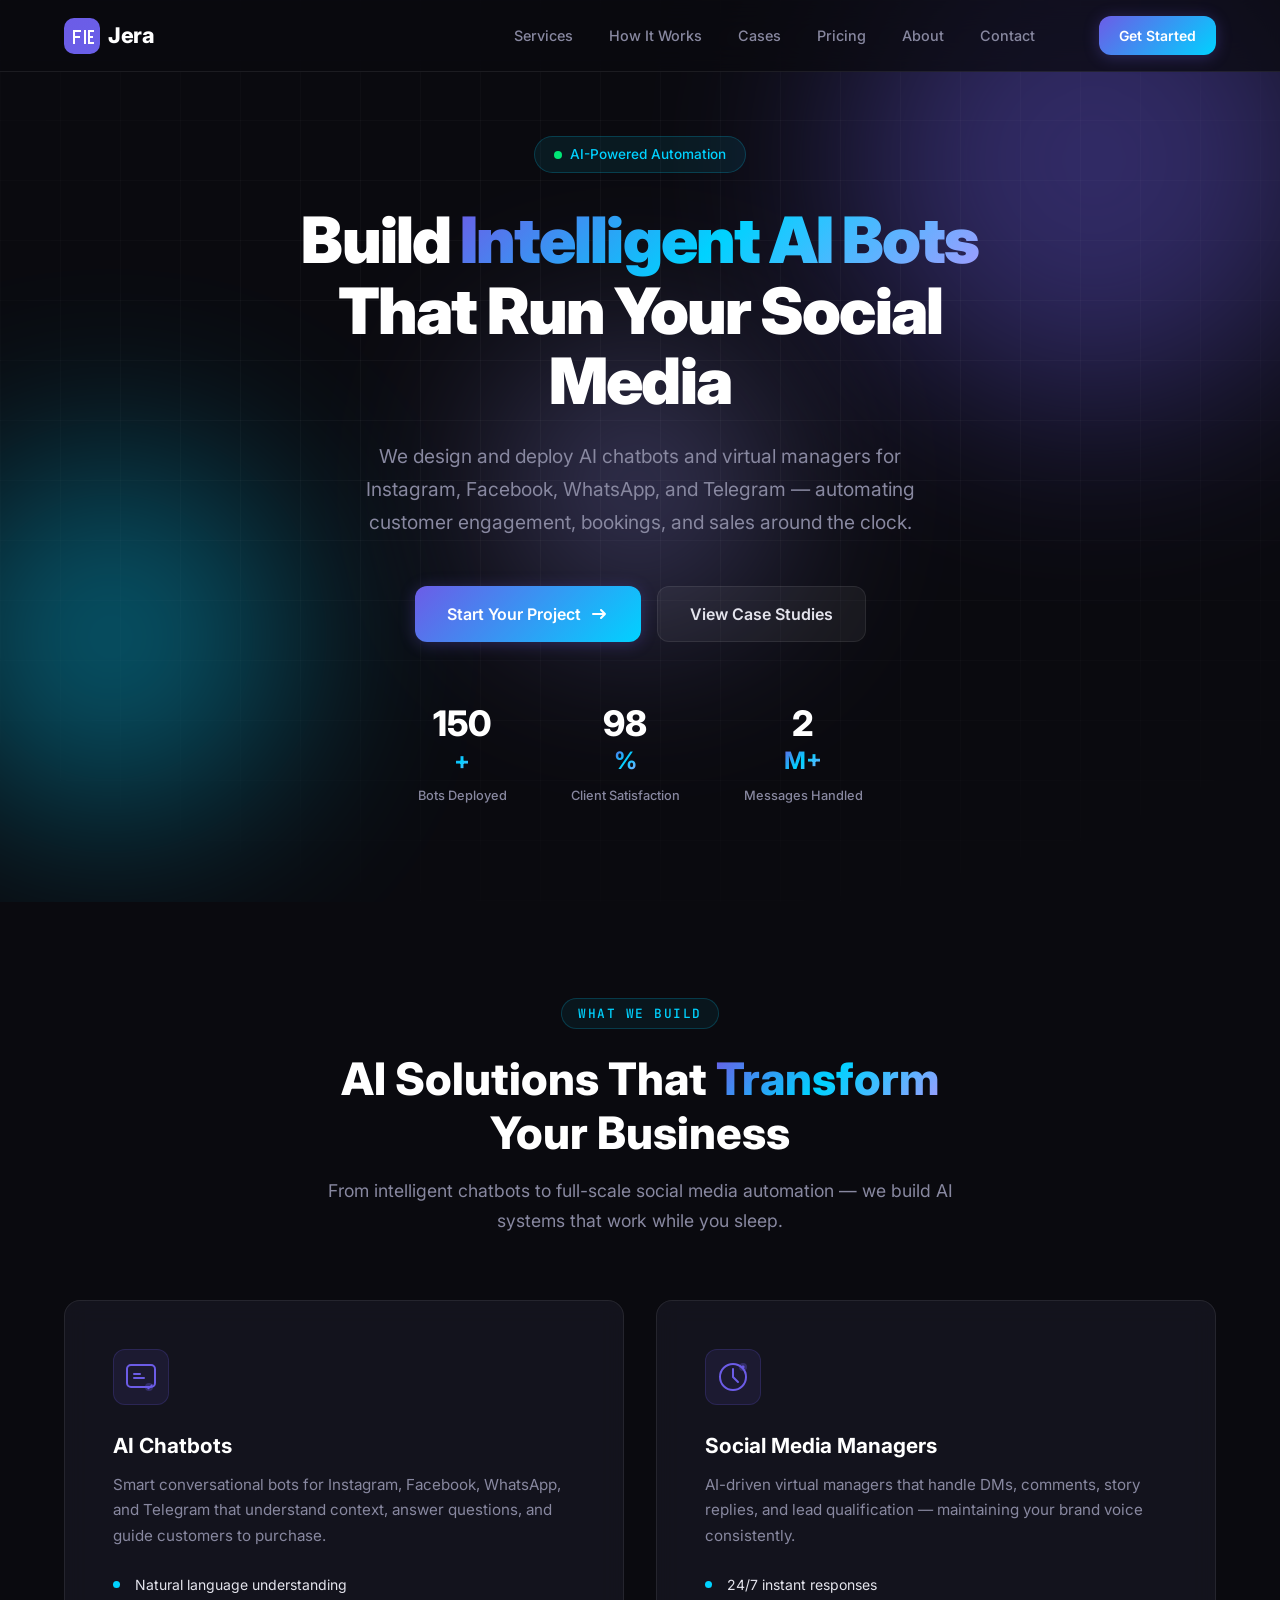
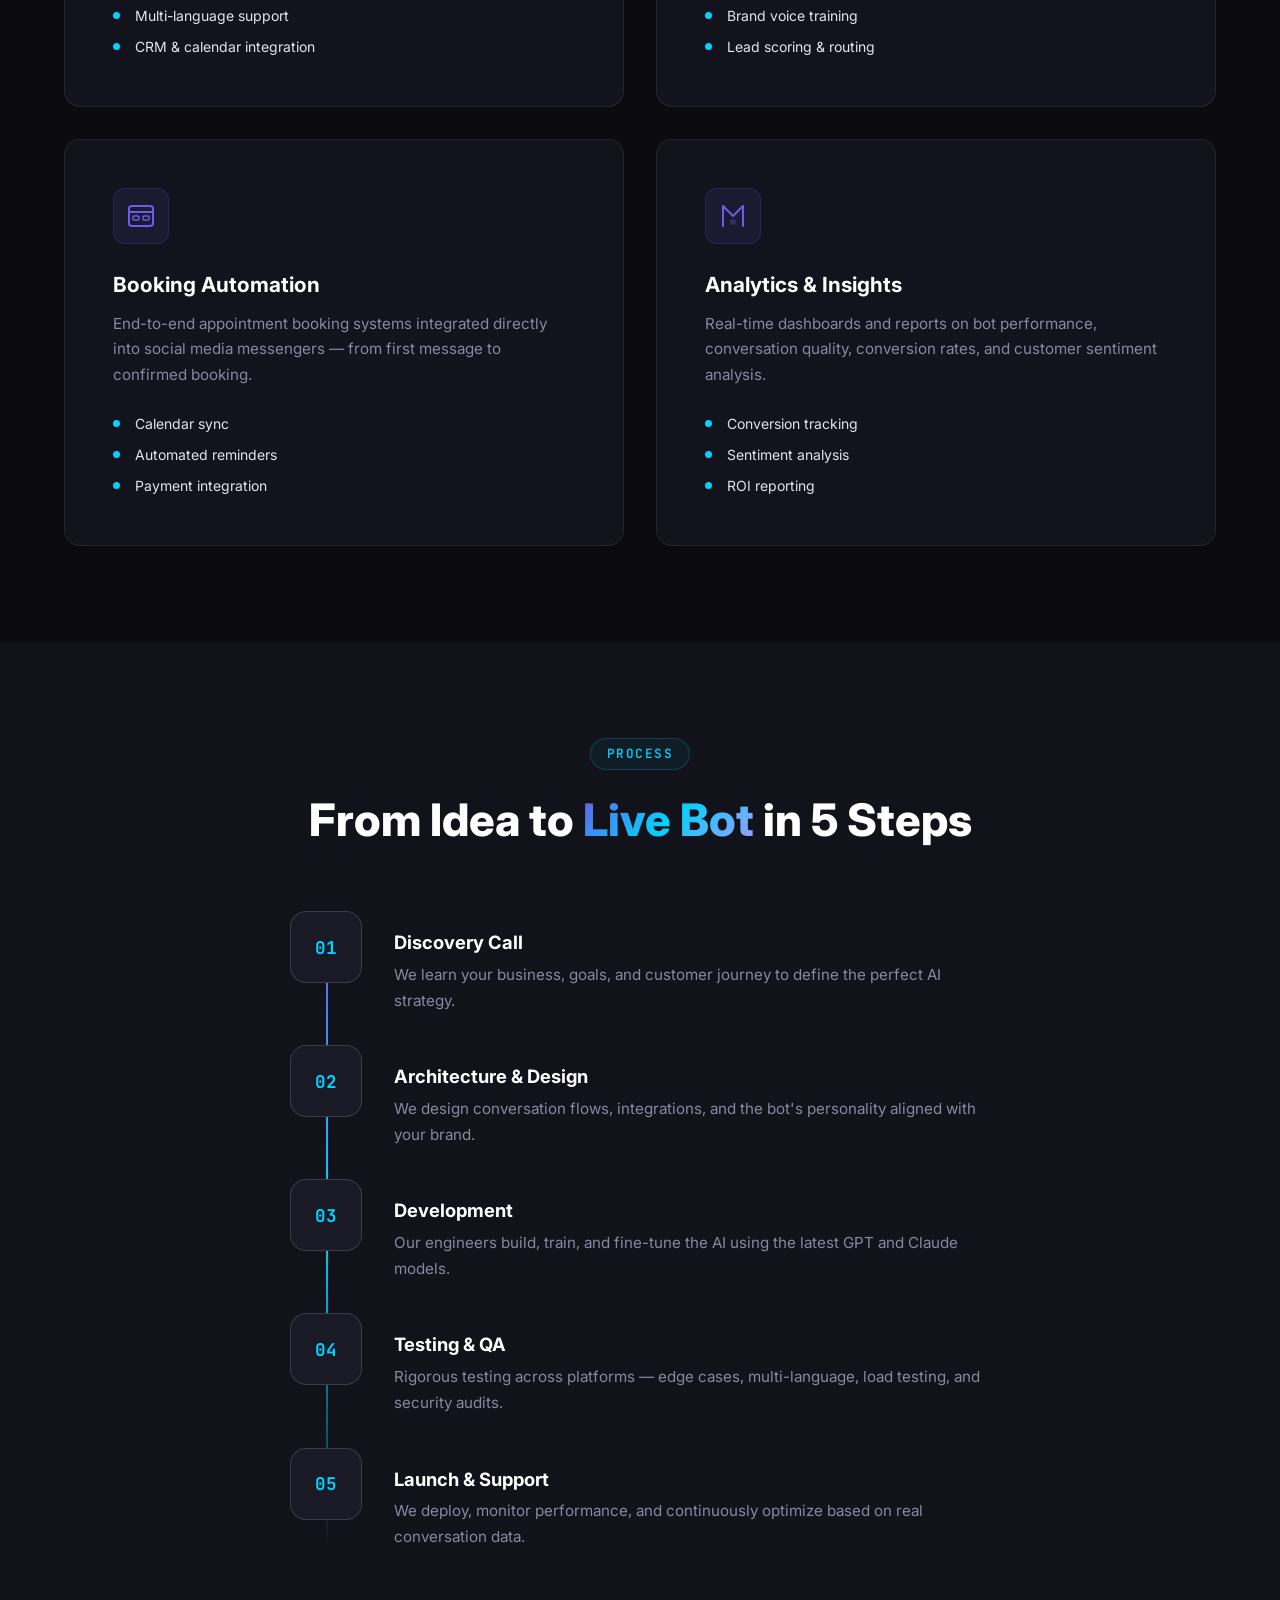
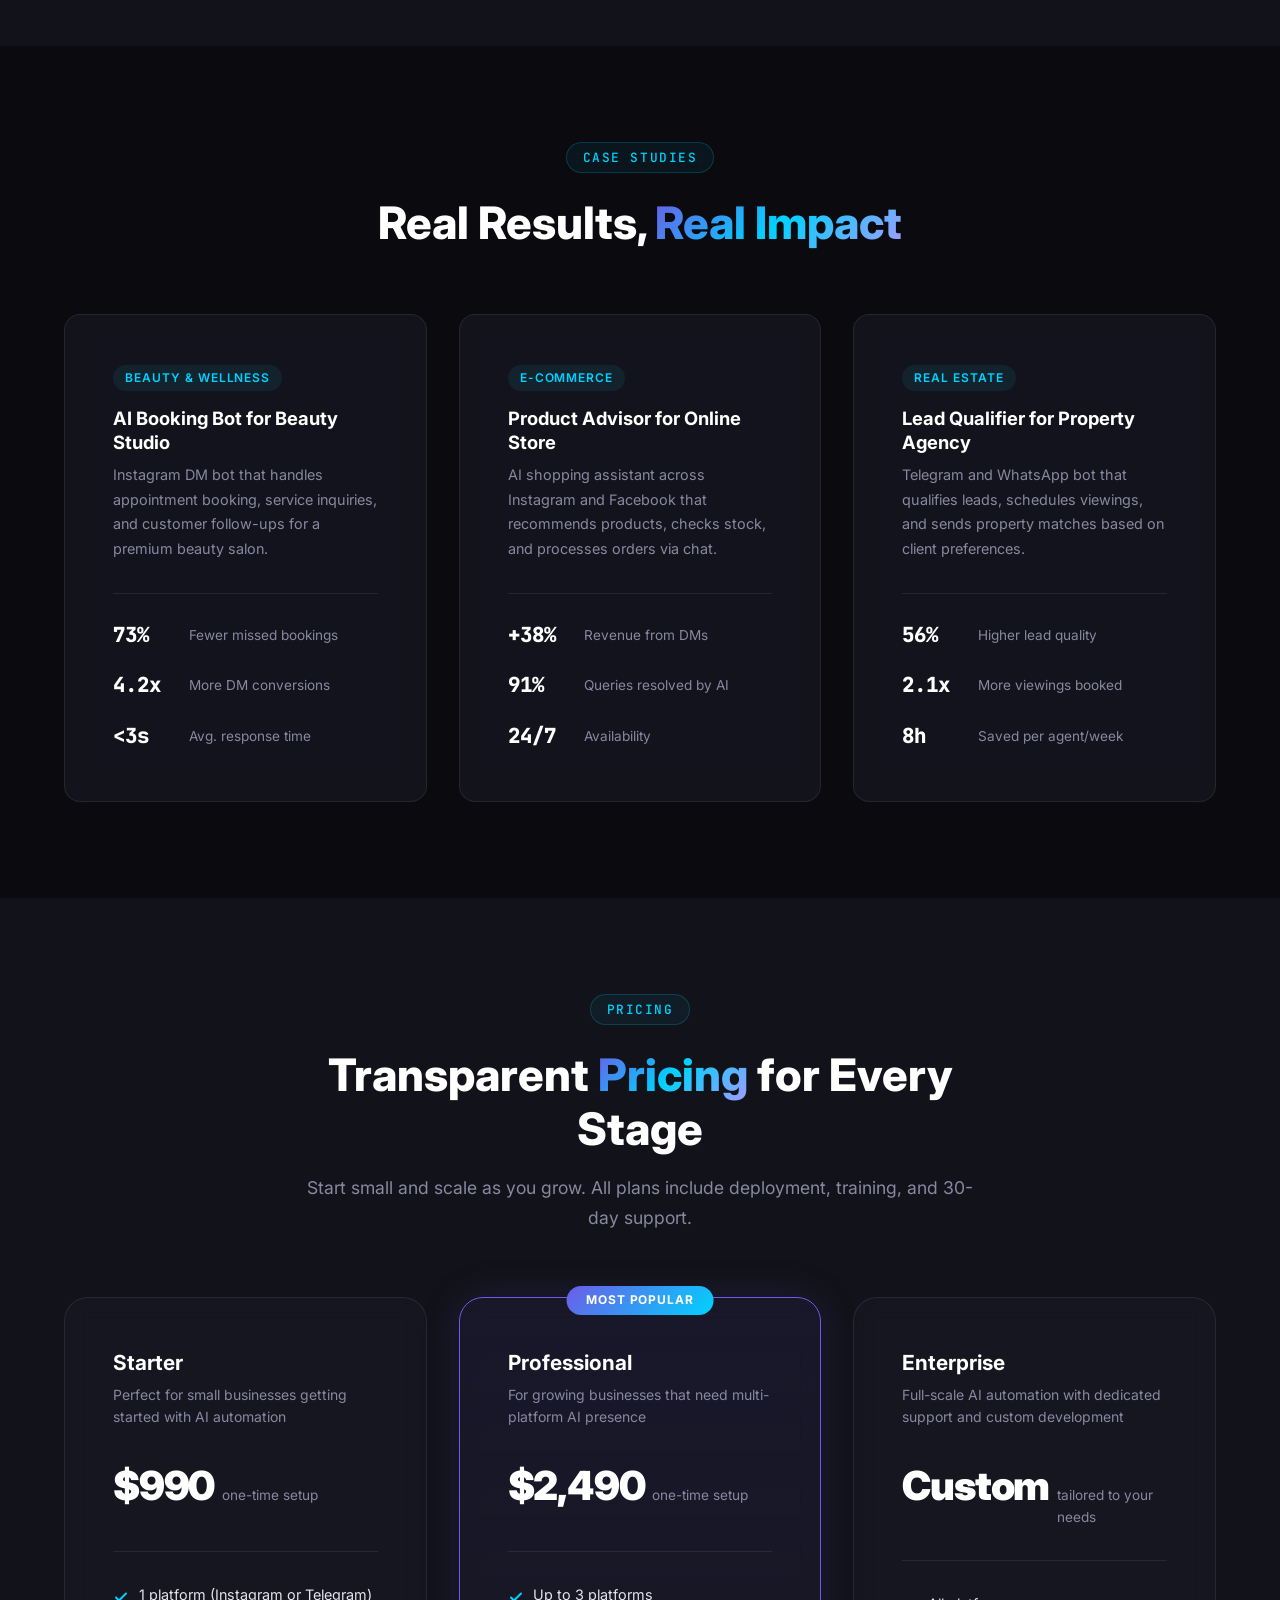
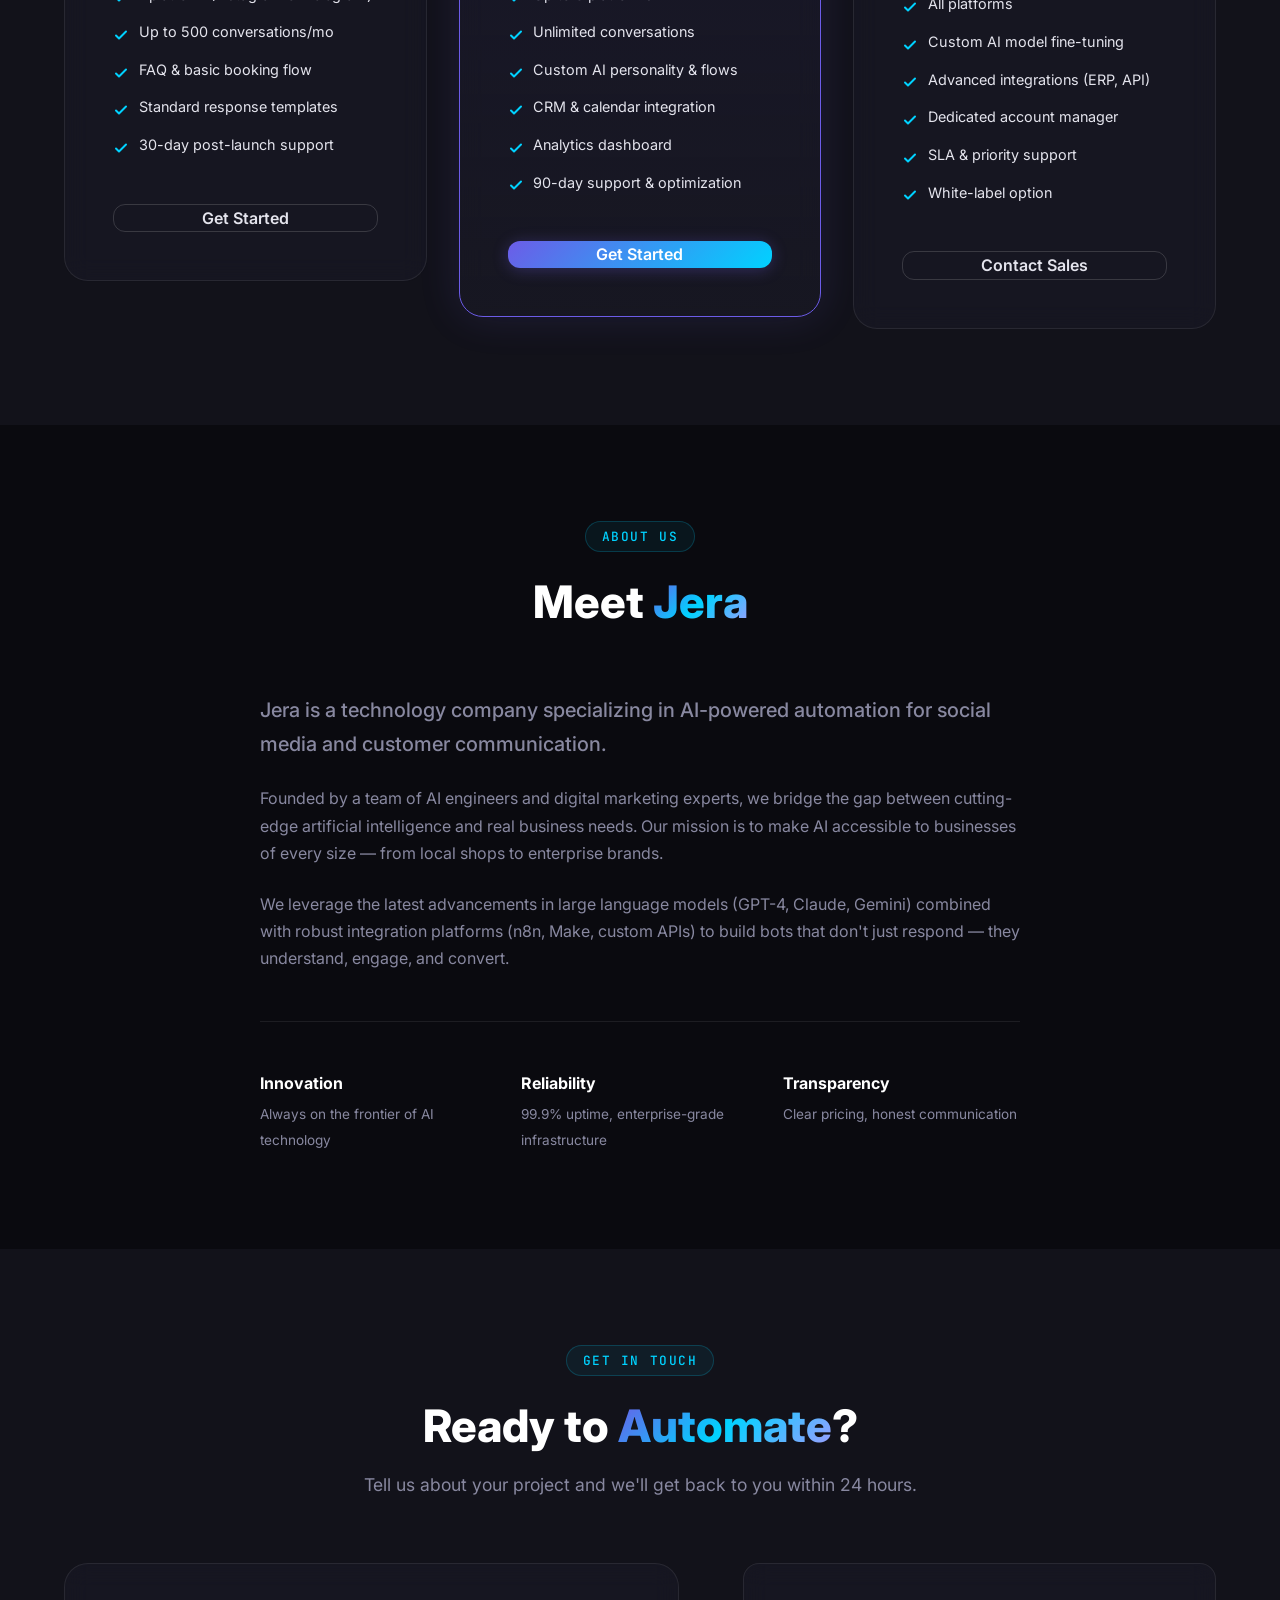
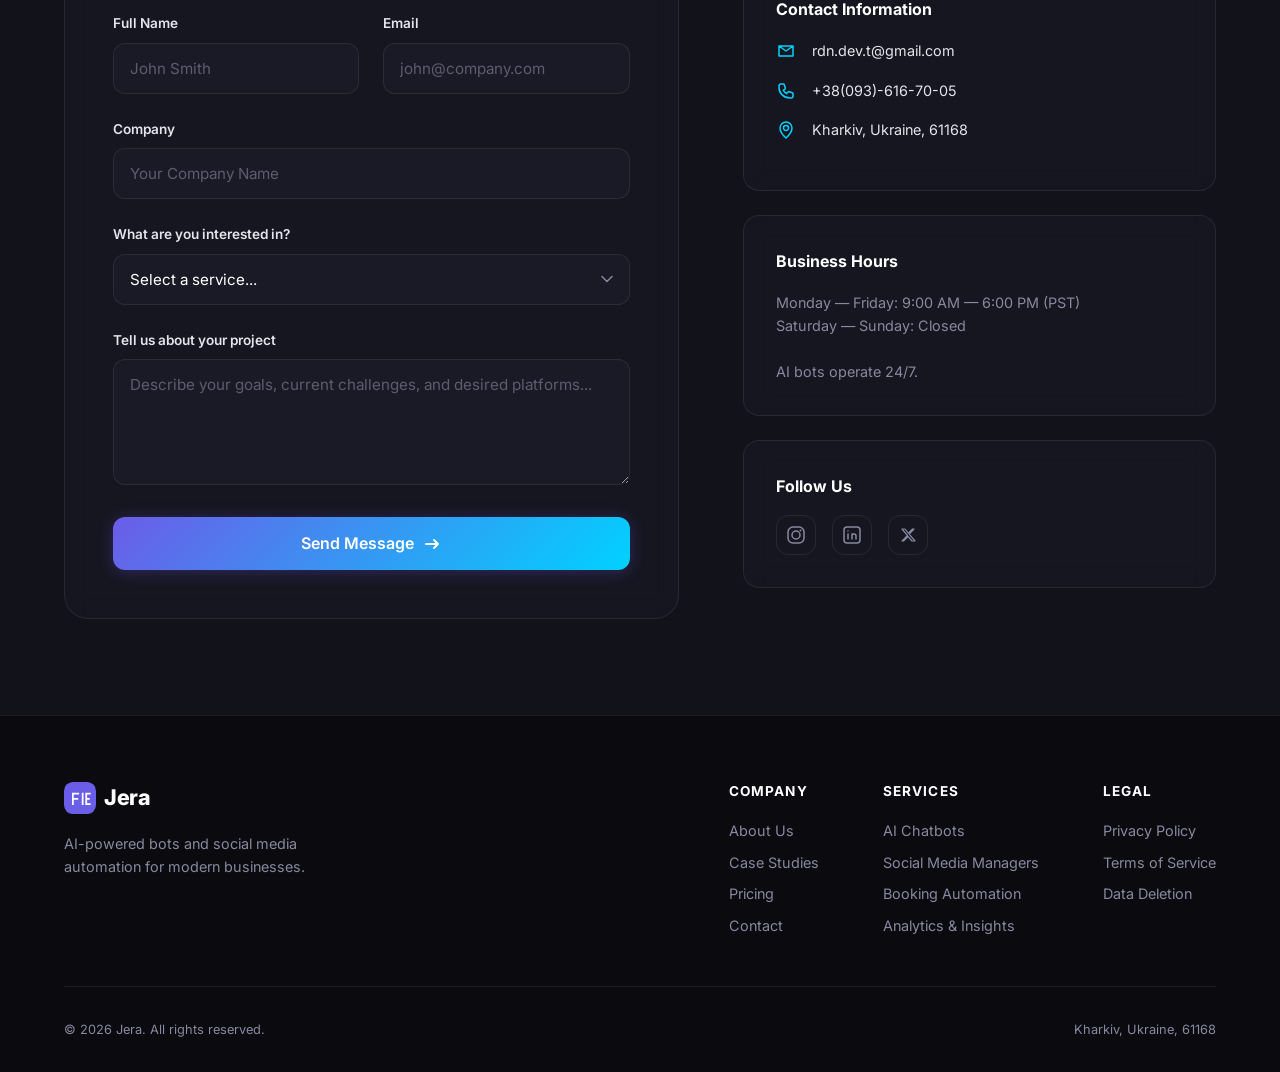
==== commit 256e32b6: "refactor: reorganize repo — remove duplicates, move legal docs to legal/ - docs/ → legal/ (privacy-p" ====
--- a/index.html
+++ b/index.html
@@ -503,9 +503,9 @@
                     </div>
                     <div class="footer__col">
                         <h4>Legal</h4>
-                        <a href="privacy-policy.html">Privacy Policy</a>
-                        <a href="terms-of-service.html">Terms of Service</a>
-                        <a href="data-deletion.html">Data Deletion</a>
+                        <a href="legal/privacy-policy.html">Privacy Policy</a>
+                        <a href="legal/terms-of-service.html">Terms of Service</a>
+                        <a href="legal/data-deletion.html">Data Deletion</a>
                     </div>
                 </div>
             </div>
